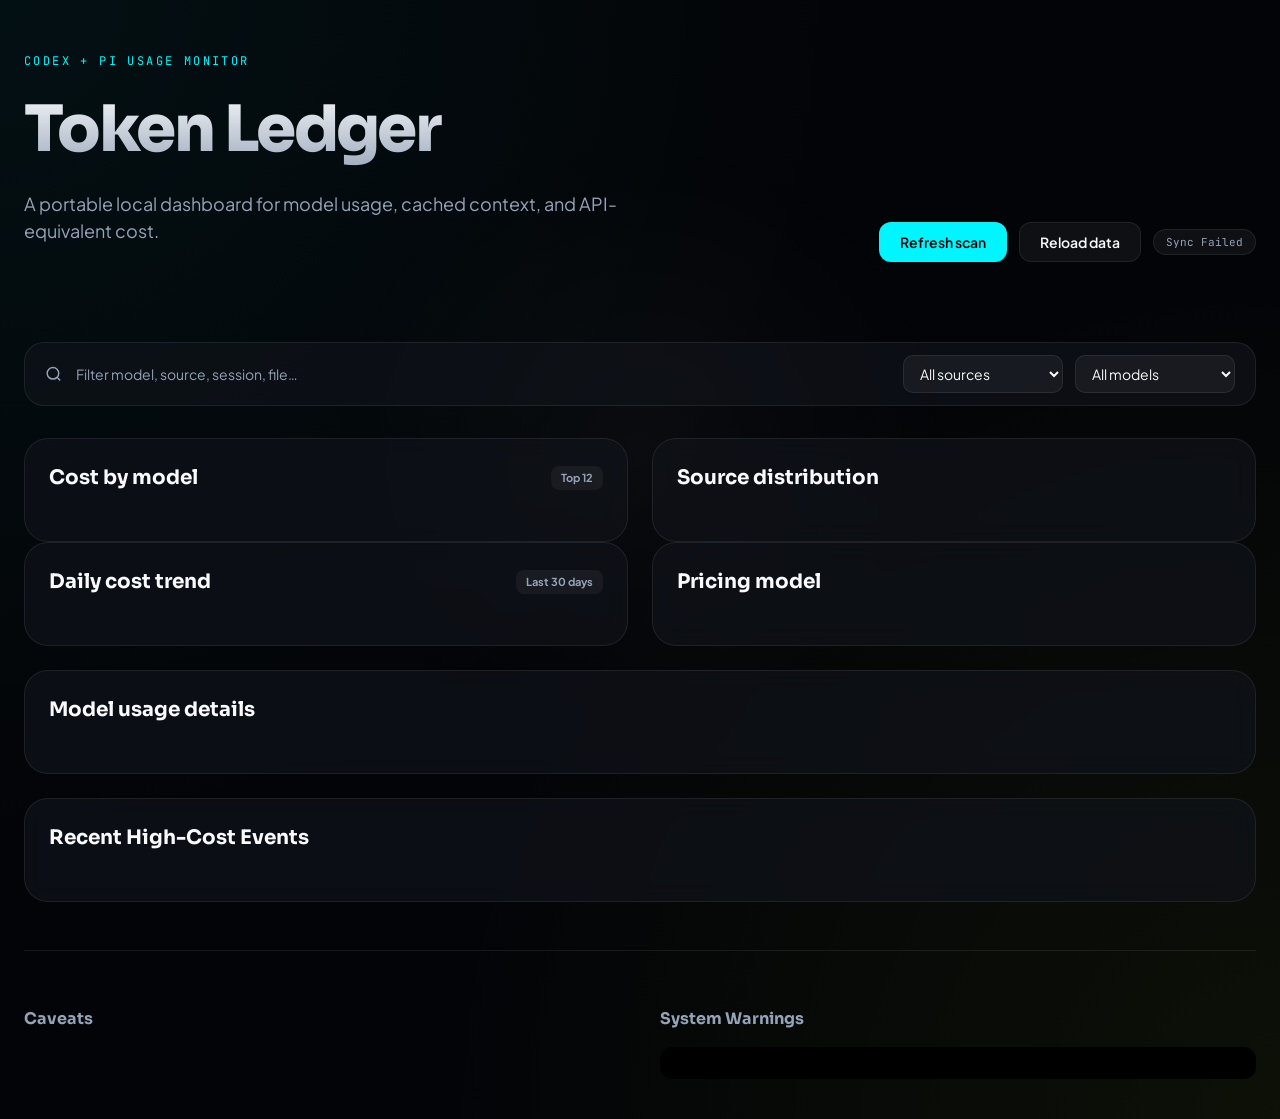
==== index.html @ c84326b2 "feat(dashboard): add Token Ledger for Codex and Pi usage tracking Add a portable local dashboard tha" ====
<!doctype html>
<html lang="en">
<head>
  <meta charset="utf-8" />
  <meta name="viewport" content="width=device-width, initial-scale=1" />
  <title>Token Ledger</title>
  <link rel="stylesheet" href="assets/app.css" />
</head>
<body class="dark-mode">
  <div class="bg-glow"></div>
  <main class="shell">
    <header class="hero">
      <div class="brand">
        <p class="eyebrow">Codex + Pi usage monitor</p>
        <h1>Token Ledger</h1>
        <p class="sub">A portable local dashboard for model usage, cached context, and API-equivalent cost.</p>
      </div>
      <div class="actions">
        <button id="refreshBtn" class="primary">Refresh scan</button>
        <button id="reloadBtn" class="ghost">Reload data</button>
        <div id="status" class="status-pill">loading…</div>
      </div>
    </header>

    <section class="stat-grid" id="cards"></section>

    <section class="controls-panel">
      <div class="search-wrap">
        <svg viewBox="0 0 24 24" fill="none" stroke="currentColor" stroke-width="2"><circle cx="11" cy="11" r="8"></circle><line x1="21" y1="21" x2="16.65" y2="16.65"></line></svg>
        <input id="search" placeholder="Filter model, source, session, file…" />
      </div>
      <div class="filter-group">
        <select id="sourceFilter"><option value="all">All sources</option></select>
        <select id="modelFilter"><option value="all">All models</option></select>
      </div>
    </section>

    <div class="main-grid">
      <section class="chart-section">
        <article class="viz-card">
          <div class="card-header">
            <h2>Cost by model</h2>
            <span class="badge">Top 12</span>
          </div>
          <div id="modelBars" class="bars-container"></div>
        </article>

        <article class="viz-card">
          <div class="card-header">
            <h2>Daily cost trend</h2>
            <span class="badge">Last 30 days</span>
          </div>
          <div id="dayBars" class="bars-container compact"></div>
        </article>
      </section>

      <section class="table-section">
        <article class="viz-card">
          <div class="card-header"><h2>Source distribution</h2></div>
          <div id="sourceTable" class="table-wrap"></div>
        </article>
        
        <article class="viz-card">
          <div class="card-header"><h2>Pricing model</h2></div>
          <div id="priceTable" class="table-wrap"></div>
        </article>
      </section>
    </div>

    <section class="viz-card full-width">
      <div class="card-header"><h2>Model usage details</h2></div>
      <div id="modelTable" class="table-wrap"></div>
    </section>

    <section class="viz-card full-width">
      <div class="card-header"><h2>Recent High-Cost Events</h2></div>
      <div id="eventTable" class="table-wrap"></div>
    </section>

    <footer class="system-meta">
      <div class="meta-section">
        <h3>Caveats</h3>
        <ul id="caveats" class="caveat-list"></ul>
      </div>
      <div class="meta-section">
        <h3>System Warnings</h3>
        <pre id="warnings" class="warnings-log"></pre>
      </div>
    </footer>
  </main>
  <script src="assets/app.js"></script>
</body>
</html>
---- assets/app.css ----
@import url('https://fonts.googleapis.com/css2?family=Plus+Jakarta+Sans:wght@400;500;600;700&family=Sora:wght@600;700;800&family=JetBrains+Mono:wght@400;500&display=swap');

:root {
  --bg: #030407;
  --card: rgba(17, 19, 26, 0.7);
  --card-border: rgba(255, 255, 255, 0.08);
  --fg: #f8fafc;
  --muted: #94a3b8;
  --accent: #00f5ff;
  --accent-glow: rgba(0, 245, 255, 0.15);
  --secondary: #ccff00;
  --cost: #ff2d55;
  --row-hover: rgba(255, 255, 255, 0.03);
  --font-display: 'Sora', sans-serif;
  --font-ui: 'Plus Jakarta Sans', sans-serif;
  --font-mono: 'JetBrains Mono', monospace;
}

* {
  box-sizing: border-box;
  -webkit-font-smoothing: antialiased;
}

body {
  margin: 0;
  background-color: var(--bg);
  color: var(--fg);
  font-family: var(--font-ui);
  line-height: 1.5;
  overflow-x: hidden;
}

.dark-mode {
  background-image: 
    radial-gradient(circle at 0% 0%, rgba(0, 245, 255, 0.05) 0%, transparent 50%),
    radial-gradient(circle at 100% 100%, rgba(204, 255, 0, 0.05) 0%, transparent 50%);
  min-height: 100vh;
}

.bg-glow {
  position: fixed;
  top: 0;
  left: 0;
  width: 100%;
  height: 100%;
  pointer-events: none;
  background: radial-gradient(800px circle at var(--x, 50%) var(--y, 50%), rgba(255,255,255,0.03), transparent 40%);
  z-index: -1;
}

.shell {
  max-width: 1400px;
  margin: 0 auto;
  padding: 40px 24px;
}

/* Header & Hero */
.hero {
  display: flex;
  justify-content: space-between;
  align-items: flex-end;
  margin-bottom: 48px;
  gap: 32px;
}

.eyebrow {
  font-family: var(--font-mono);
  font-size: 12px;
  text-transform: uppercase;
  letter-spacing: 0.2em;
  color: var(--accent);
  margin-bottom: 12px;
}

h1 {
  font-family: var(--font-display);
  font-size: 64px;
  font-weight: 800;
  margin: 0;
  letter-spacing: -0.04em;
  background: linear-gradient(to bottom, #fff, #94a3b8);
  -webkit-background-clip: text;
  -webkit-text-fill-color: transparent;
}

.sub {
  color: var(--muted);
  font-size: 18px;
  max-width: 600px;
  margin-top: 12px;
}

.actions {
  display: flex;
  align-items: center;
  gap: 12px;
}

button {
  font-family: var(--font-ui);
  font-weight: 600;
  font-size: 14px;
  padding: 10px 20px;
  border-radius: 12px;
  cursor: pointer;
  transition: all 0.2s cubic-bezier(0.4, 0, 0.2, 1);
  border: 1px solid transparent;
}

button.primary {
  background: var(--accent);
  color: #000;
}

button.primary:hover {
  transform: translateY(-2px);
  box-shadow: 0 8px 20px var(--accent-glow);
}

button.ghost {
  background: rgba(255, 255, 255, 0.05);
  color: var(--fg);
  border-color: var(--card-border);
}

button.ghost:hover {
  background: rgba(255, 255, 255, 0.1);
  border-color: rgba(255, 255, 255, 0.2);
}

.status-pill {
  font-family: var(--font-mono);
  font-size: 11px;
  padding: 4px 12px;
  background: rgba(255, 255, 255, 0.05);
  border: 1px solid var(--card-border);
  border-radius: 20px;
  color: var(--muted);
}

/* Stats Grid */
.stat-grid {
  display: grid;
  grid-template-columns: repeat(auto-fit, minmax(240px, 1fr));
  gap: 20px;
  margin-bottom: 32px;
}

.stat-card {
  background: var(--card);
  border: 1px solid var(--card-border);
  border-radius: 24px;
  padding: 24px;
  backdrop-filter: blur(12px);
  transition: border-color 0.3s ease;
}

.stat-card:hover {
  border-color: rgba(255, 255, 255, 0.15);
}

.stat-label {
  font-size: 13px;
  font-weight: 600;
  color: var(--muted);
  text-transform: uppercase;
  letter-spacing: 0.05em;
  margin-bottom: 8px;
}

.stat-value {
  font-family: var(--font-display);
  font-size: 32px;
  font-weight: 700;
  color: var(--fg);
  letter-spacing: -0.02em;
}

.stat-hint {
  font-size: 12px;
  color: var(--muted);
  margin-top: 4px;
}

/* Controls */
.controls-panel {
  display: flex;
  justify-content: space-between;
  align-items: center;
  background: var(--card);
  border: 1px solid var(--card-border);
  border-radius: 20px;
  padding: 12px 20px;
  margin-bottom: 32px;
  gap: 20px;
}

.search-wrap {
  display: flex;
  align-items: center;
  gap: 12px;
  flex: 1;
}

.search-wrap svg {
  width: 18px;
  height: 18px;
  color: var(--muted);
}

input, select {
  background: transparent;
  border: none;
  color: var(--fg);
  font-family: var(--font-ui);
  font-size: 14px;
  width: 100%;
  outline: none;
}

input::placeholder {
  color: var(--muted);
}

.filter-group {
  display: flex;
  gap: 12px;
}

select {
  background: rgba(255, 255, 255, 0.05);
  border: 1px solid var(--card-border);
  border-radius: 10px;
  padding: 8px 12px;
  min-width: 160px;
  cursor: pointer;
}

/* Viz Cards */
.main-grid {
  display: grid;
  grid-template-columns: 1fr 1fr;
  gap: 24px;
  margin-bottom: 24px;
}

.viz-card {
  background: var(--card);
  border: 1px solid var(--card-border);
  border-radius: 24px;
  padding: 24px;
  backdrop-filter: blur(12px);
}

.card-header {
  display: flex;
  justify-content: space-between;
  align-items: center;
  margin-bottom: 24px;
}

.card-header h2 {
  font-family: var(--font-display);
  font-size: 20px;
  font-weight: 700;
  margin: 0;
}

.badge {
  font-size: 11px;
  font-weight: 700;
  padding: 4px 10px;
  background: rgba(255, 255, 255, 0.05);
  border-radius: 8px;
  color: var(--muted);
}

/* Bars */
.bars-container {
  display: flex;
  flex-direction: column;
  gap: 16px;
}

.bar-row {
  display: grid;
  grid-template-columns: 140px 1fr 100px;
  align-items: center;
  gap: 16px;
}

.bar-key {
  font-family: var(--font-mono);
  font-size: 13px;
  color: var(--muted);
  overflow: hidden;
  text-overflow: ellipsis;
  white-space: nowrap;
}

.bar-track {
  height: 8px;
  background: rgba(255, 255, 255, 0.05);
  border-radius: 4px;
  overflow: hidden;
}

.bar-fill {
  height: 100%;
  background: linear-gradient(90deg, var(--accent), var(--secondary));
  border-radius: 4px;
  transition: width 1s cubic-bezier(0.4, 0, 0.2, 1);
}

.bar-value {
  font-family: var(--font-mono);
  font-size: 14px;
  font-weight: 600;
  text-align: right;
  color: var(--cost);
}

/* Tables */
.table-wrap {
  overflow-x: auto;
}

table {
  width: 100%;
  border-collapse: collapse;
  font-size: 13px;
}

th {
  text-align: left;
  padding: 12px;
  color: var(--muted);
  font-weight: 600;
  border-bottom: 1px solid var(--card-border);
  text-transform: uppercase;
  letter-spacing: 0.05em;
  font-size: 11px;
}

td {
  padding: 12px;
  border-bottom: 1px solid rgba(255, 255, 255, 0.02);
}

tr:hover td {
  background: var(--row-hover);
}

code {
  font-family: var(--font-mono);
  color: var(--accent);
  background: rgba(0, 245, 255, 0.05);
  padding: 2px 6px;
  border-radius: 4px;
}

.pill {
  display: inline-block;
  padding: 2px 8px;
  background: rgba(255, 255, 255, 0.05);
  border: 1px solid var(--card-border);
  border-radius: 6px;
  font-size: 11px;
  font-weight: 600;
  color: var(--fg);
}

/* Footer & Meta */
.system-meta {
  display: grid;
  grid-template-columns: 1fr 1fr;
  gap: 40px;
  margin-top: 48px;
  padding-top: 40px;
  border-top: 1px solid var(--card-border);
}

.meta-section h3 {
  font-family: var(--font-display);
  font-size: 16px;
  margin-bottom: 16px;
  color: var(--muted);
}

.caveat-list {
  margin: 0;
  padding-left: 20px;
  color: var(--muted);
  font-size: 14px;
}

.warnings-log {
  background: #000;
  padding: 16px;
  border-radius: 12px;
  font-family: var(--font-mono);
  font-size: 12px;
  color: #fb7185;
  white-space: pre-wrap;
  margin: 0;
}

.full-width {
  grid-column: 1 / -1;
  margin-bottom: 24px;
}

@media (max-width: 1024px) {
  .main-grid {
    grid-template-columns: 1fr;
  }
  h1 {
    font-size: 48px;
  }
  .hero {
    flex-direction: column;
    align-items: flex-start;
  }
}
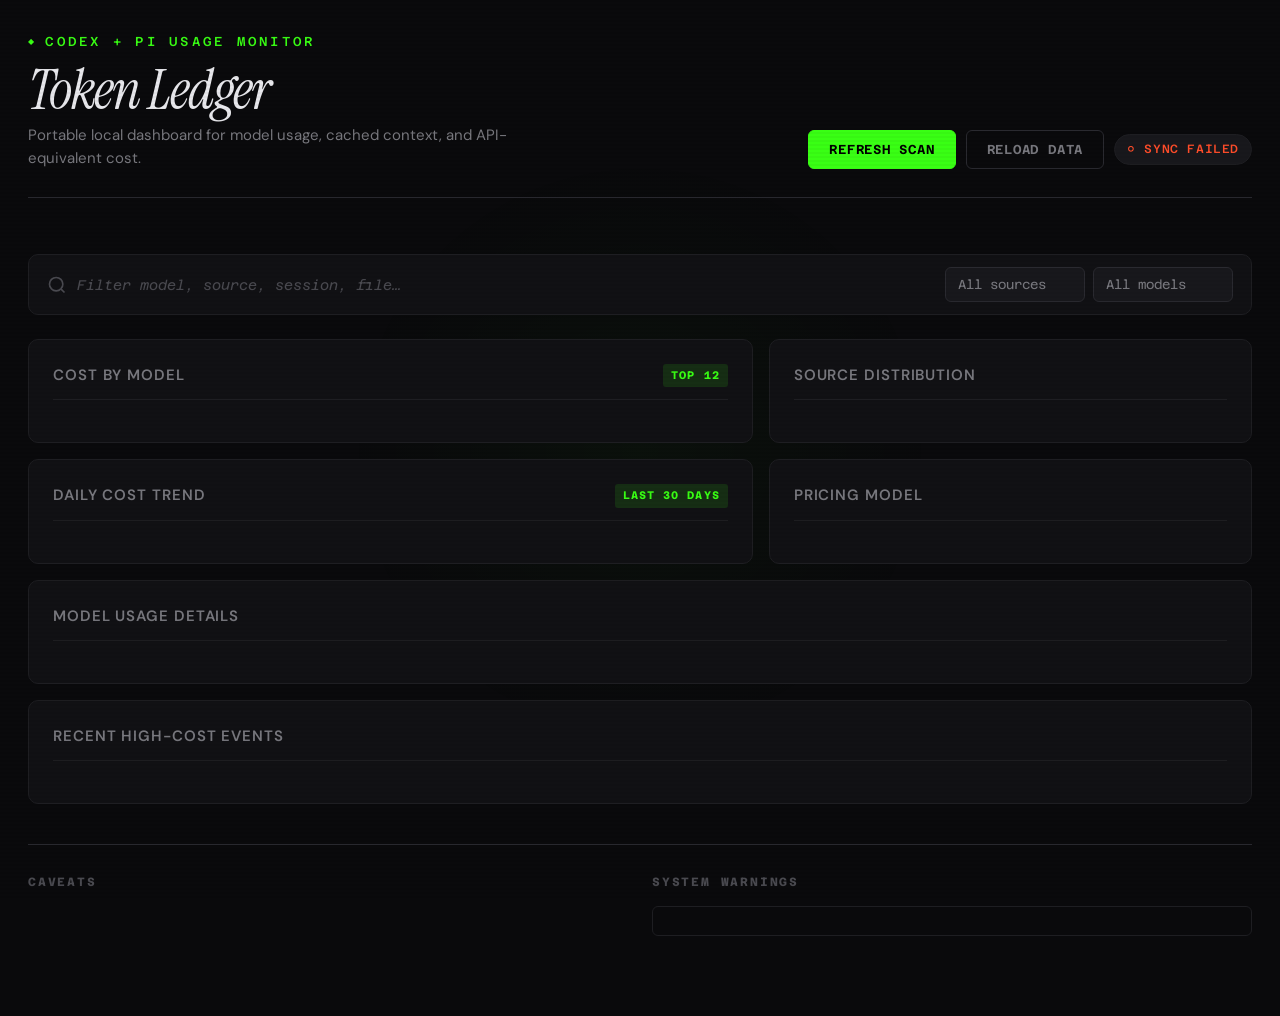
==== commit 9538364c: "fix(dashboard): correct day bar sorting to show most recent 30 days The bar chart was sorting ascend" ====
--- a/index.html
+++ b/index.html
@@ -3,17 +3,18 @@
 <head>
   <meta charset="utf-8" />
   <meta name="viewport" content="width=device-width, initial-scale=1" />
-  <title>Token Ledger</title>
+  <title>Token Ledger — Usage Monitor</title>
+  <meta name="description" content="Portable local dashboard for Codex and Pi model usage, cached context, and API-equivalent cost tracking." />
   <link rel="stylesheet" href="assets/app.css" />
 </head>
-<body class="dark-mode">
+<body>
   <div class="bg-glow"></div>
   <main class="shell">
     <header class="hero">
       <div class="brand">
         <p class="eyebrow">Codex + Pi usage monitor</p>
         <h1>Token Ledger</h1>
-        <p class="sub">A portable local dashboard for model usage, cached context, and API-equivalent cost.</p>
+        <p class="sub">Portable local dashboard for model usage, cached context, and API-equivalent cost.</p>
       </div>
       <div class="actions">
         <button id="refreshBtn" class="primary">Refresh scan</button>
@@ -88,6 +89,6 @@
       </div>
     </footer>
   </main>
-  <script src="assets/app.js"></script>
+  <script src="assets/app.js?v=latest-first"></script>
 </body>
 </html>
--- a/assets/app.css
+++ b/assets/app.css
@@ -1,424 +1,811 @@
-@import url('https://fonts.googleapis.com/css2?family=Plus+Jakarta+Sans:wght@400;500;600;700&family=Sora:wght@600;700;800&family=JetBrains+Mono:wght@400;500&display=swap');
-
+@import url('https://fonts.googleapis.com/css2?family=Azeret+Mono:wght@400;500;600;700&family=Instrument+Serif:ital@0;1&family=DM+Sans:opsz,wght@9..40,400;9..40,500;9..40,600;9..40,700&display=swap');
+
+/* ═══════════════════════════════════════════════
+   DESIGN TOKENS — Terminal Noir
+   ═══════════════════════════════════════════════ */
 :root {
-  --bg: #030407;
-  --card: rgba(17, 19, 26, 0.7);
-  --card-border: rgba(255, 255, 255, 0.08);
-  --fg: #f8fafc;
-  --muted: #94a3b8;
-  --accent: #00f5ff;
-  --accent-glow: rgba(0, 245, 255, 0.15);
-  --secondary: #ccff00;
-  --cost: #ff2d55;
-  --row-hover: rgba(255, 255, 255, 0.03);
-  --font-display: 'Sora', sans-serif;
-  --font-ui: 'Plus Jakarta Sans', sans-serif;
-  --font-mono: 'JetBrains Mono', monospace;
-}
-
-* {
-  box-sizing: border-box;
+  --bg: #0a0a0c;
+  --bg-raised: #111114;
+  --bg-surface: #18181c;
+  --bg-surface-hover: #1f1f24;
+  --border: #2a2a30;
+  --border-subtle: #1e1e22;
+  --fg: #e8e8ec;
+  --fg-muted: #78787e;
+  --fg-dim: #4a4a50;
+  --phosphor: #39ff14;
+  --phosphor-dim: rgba(57, 255, 20, 0.12);
+  --phosphor-glow: rgba(57, 255, 20, 0.25);
+  --ember: #ff4d2a;
+  --ember-dim: rgba(255, 77, 42, 0.12);
+  --gold: #ffc107;
+  --gold-dim: rgba(255, 193, 7, 0.1);
+  --ice: #00d4ff;
+  --ice-dim: rgba(0, 212, 255, 0.1);
+  --font-display: 'Instrument Serif', serif;
+  --font-body: 'DM Sans', sans-serif;
+  --font-mono: 'Azeret Mono', monospace;
+  --radius: 6px;
+  --radius-lg: 10px;
+  --shadow-card: 0 1px 3px rgba(0,0,0,0.5), 0 8px 24px rgba(0,0,0,0.3);
+  --shadow-glow: 0 0 40px rgba(57,255,20,0.06);
+}
+
+/* ═══════════════════════════════════════════════
+   RESET & GLOBAL
+   ═══════════════════════════════════════════════ */
+*, *::before, *::after { box-sizing: border-box; margin: 0; padding: 0; }
+
+html {
   -webkit-font-smoothing: antialiased;
+  -moz-osx-font-smoothing: grayscale;
+  text-rendering: optimizeLegibility;
+  scroll-behavior: smooth;
 }
 
 body {
-  margin: 0;
-  background-color: var(--bg);
+  background: var(--bg);
   color: var(--fg);
-  font-family: var(--font-ui);
-  line-height: 1.5;
+  font-family: var(--font-body);
+  font-size: 16px;
+  line-height: 1.55;
+  min-height: 100vh;
   overflow-x: hidden;
 }
 
-.dark-mode {
-  background-image: 
-    radial-gradient(circle at 0% 0%, rgba(0, 245, 255, 0.05) 0%, transparent 50%),
-    radial-gradient(circle at 100% 100%, rgba(204, 255, 0, 0.05) 0%, transparent 50%);
-  min-height: 100vh;
-}
-
+/* Scanline overlay — subtle CRT effect */
+body::before {
+  content: '';
+  position: fixed;
+  inset: 0;
+  background: repeating-linear-gradient(
+    0deg,
+    transparent,
+    transparent 2px,
+    rgba(0,0,0,0.03) 2px,
+    rgba(0,0,0,0.03) 4px
+  );
+  pointer-events: none;
+  z-index: 9999;
+}
+
+/* Ambient glow that follows cursor */
 .bg-glow {
   position: fixed;
+  inset: 0;
+  pointer-events: none;
+  background: radial-gradient(
+    600px circle at var(--x, 50%) var(--y, 50%),
+    rgba(57, 255, 20, 0.03),
+    transparent 50%
+  );
+  z-index: 0;
+}
+
+/* ═══════════════════════════════════════════════
+   SHELL
+   ═══════════════════════════════════════════════ */
+.shell {
+  position: relative;
+  z-index: 1;
+  max-width: 1480px;
+  margin: 0 auto;
+  padding: 32px 28px 80px;
+}
+
+/* ═══════════════════════════════════════════════
+   HEADER / HERO
+   ═══════════════════════════════════════════════ */
+.hero {
+  display: flex;
+  justify-content: space-between;
+  align-items: flex-end;
+  gap: 32px;
+  padding-bottom: 28px;
+  margin-bottom: 32px;
+  border-bottom: 1px solid var(--border);
+  animation: heroFade 0.8s ease-out both;
+}
+
+@keyframes heroFade {
+  from { opacity: 0; transform: translateY(-12px); }
+  to   { opacity: 1; transform: translateY(0); }
+}
+
+.brand {
+  flex: 1;
+}
+
+.eyebrow {
+  font-family: var(--font-mono);
+  font-size: 13px;
+  font-weight: 500;
+  text-transform: uppercase;
+  letter-spacing: 0.25em;
+  color: var(--phosphor);
+  margin-bottom: 10px;
+  display: flex;
+  align-items: center;
+  gap: 8px;
+}
+
+.eyebrow::before {
+  content: '◆';
+  font-size: 8px;
+  animation: blink 2s ease-in-out infinite;
+}
+
+@keyframes blink {
+  0%, 100% { opacity: 1; }
+  50% { opacity: 0.3; }
+}
+
+h1 {
+  font-family: var(--font-display);
+  font-size: 56px;
+  font-weight: 400;
+  font-style: italic;
+  letter-spacing: -0.02em;
+  line-height: 1;
+  color: var(--fg);
+  margin-bottom: 6px;
+}
+
+.sub {
+  font-size: 15px;
+  color: var(--fg-muted);
+  max-width: 540px;
+  line-height: 1.5;
+}
+
+.actions {
+  display: flex;
+  align-items: center;
+  gap: 10px;
+  flex-shrink: 0;
+}
+
+/* Buttons */
+button {
+  font-family: var(--font-mono);
+  font-size: 13px;
+  font-weight: 600;
+  padding: 11px 20px;
+  border-radius: var(--radius);
+  cursor: pointer;
+  border: 1px solid transparent;
+  transition: all 0.2s ease;
+  text-transform: uppercase;
+  letter-spacing: 0.06em;
+}
+
+button.primary {
+  background: var(--phosphor);
+  color: #000;
+  border-color: var(--phosphor);
+}
+
+button.primary:hover {
+  box-shadow: 0 0 20px var(--phosphor-glow), 0 2px 8px rgba(0,0,0,0.4);
+  transform: translateY(-1px);
+}
+
+button.primary:active {
+  transform: translateY(0);
+}
+
+button.ghost {
+  background: transparent;
+  color: var(--fg-muted);
+  border-color: var(--border);
+}
+
+button.ghost:hover {
+  color: var(--fg);
+  border-color: var(--fg-muted);
+  background: var(--bg-surface);
+}
+
+.status-pill {
+  font-family: var(--font-mono);
+  font-size: 12px;
+  font-weight: 500;
+  letter-spacing: 0.05em;
+  text-transform: uppercase;
+  padding: 5px 12px;
+  background: var(--bg-surface);
+  border: 1px solid var(--border-subtle);
+  border-radius: 100px;
+  color: var(--fg-dim);
+  white-space: nowrap;
+}
+
+/* ═══════════════════════════════════════════════
+   STAT CARDS
+   ═══════════════════════════════════════════════ */
+.stat-grid {
+  display: grid;
+  grid-template-columns: repeat(5, 1fr);
+  gap: 12px;
+  margin-bottom: 24px;
+  animation: slideUp 0.6s ease-out 0.15s both;
+}
+
+@keyframes slideUp {
+  from { opacity: 0; transform: translateY(16px); }
+  to   { opacity: 1; transform: translateY(0); }
+}
+
+.stat-card {
+  background: var(--bg-raised);
+  border: 1px solid var(--border-subtle);
+  border-radius: var(--radius-lg);
+  padding: 18px 20px;
+  transition: all 0.25s ease;
+  position: relative;
+  overflow: hidden;
+}
+
+.stat-card::before {
+  content: '';
+  position: absolute;
   top: 0;
   left: 0;
-  width: 100%;
-  height: 100%;
-  pointer-events: none;
-  background: radial-gradient(800px circle at var(--x, 50%) var(--y, 50%), rgba(255,255,255,0.03), transparent 40%);
-  z-index: -1;
-}
-
-.shell {
-  max-width: 1400px;
-  margin: 0 auto;
-  padding: 40px 24px;
-}
-
-/* Header & Hero */
-.hero {
-  display: flex;
-  justify-content: space-between;
-  align-items: flex-end;
-  margin-bottom: 48px;
-  gap: 32px;
-}
-
-.eyebrow {
+  right: 0;
+  height: 2px;
+  background: linear-gradient(90deg, var(--phosphor), transparent);
+  opacity: 0;
+  transition: opacity 0.3s ease;
+}
+
+.stat-card:hover {
+  border-color: var(--border);
+  background: var(--bg-surface);
+  box-shadow: var(--shadow-glow);
+}
+
+.stat-card:hover::before {
+  opacity: 1;
+}
+
+.stat-label {
   font-family: var(--font-mono);
   font-size: 12px;
+  font-weight: 600;
   text-transform: uppercase;
-  letter-spacing: 0.2em;
-  color: var(--accent);
-  margin-bottom: 12px;
-}
-
-h1 {
+  letter-spacing: 0.12em;
+  color: var(--fg-dim);
+  margin-bottom: 8px;
+}
+
+.stat-value {
   font-family: var(--font-display);
-  font-size: 64px;
-  font-weight: 800;
-  margin: 0;
-  letter-spacing: -0.04em;
-  background: linear-gradient(to bottom, #fff, #94a3b8);
-  -webkit-background-clip: text;
-  -webkit-text-fill-color: transparent;
-}
-
-.sub {
-  color: var(--muted);
-  font-size: 18px;
-  max-width: 600px;
-  margin-top: 12px;
-}
-
-.actions {
+  font-size: 34px;
+  font-weight: 400;
+  font-style: italic;
+  color: var(--fg);
+  line-height: 1.1;
+  letter-spacing: -0.02em;
+}
+
+.stat-hint {
+  font-family: var(--font-mono);
+  font-size: 12px;
+  color: var(--fg-dim);
+  margin-top: 6px;
+  letter-spacing: 0.02em;
+}
+
+/* ═══════════════════════════════════════════════
+   CONTROLS / FILTER BAR
+   ═══════════════════════════════════════════════ */
+.controls-panel {
   display: flex;
   align-items: center;
   gap: 12px;
-}
-
-button {
-  font-family: var(--font-ui);
-  font-weight: 600;
-  font-size: 14px;
-  padding: 10px 20px;
-  border-radius: 12px;
-  cursor: pointer;
-  transition: all 0.2s cubic-bezier(0.4, 0, 0.2, 1);
-  border: 1px solid transparent;
-}
-
-button.primary {
-  background: var(--accent);
-  color: #000;
-}
-
-button.primary:hover {
-  transform: translateY(-2px);
-  box-shadow: 0 8px 20px var(--accent-glow);
-}
-
-button.ghost {
-  background: rgba(255, 255, 255, 0.05);
-  color: var(--fg);
-  border-color: var(--card-border);
-}
-
-button.ghost:hover {
-  background: rgba(255, 255, 255, 0.1);
-  border-color: rgba(255, 255, 255, 0.2);
-}
-
-.status-pill {
-  font-family: var(--font-mono);
-  font-size: 11px;
-  padding: 4px 12px;
-  background: rgba(255, 255, 255, 0.05);
-  border: 1px solid var(--card-border);
-  border-radius: 20px;
-  color: var(--muted);
-}
-
-/* Stats Grid */
-.stat-grid {
-  display: grid;
-  grid-template-columns: repeat(auto-fit, minmax(240px, 1fr));
-  gap: 20px;
-  margin-bottom: 32px;
-}
-
-.stat-card {
-  background: var(--card);
-  border: 1px solid var(--card-border);
-  border-radius: 24px;
-  padding: 24px;
-  backdrop-filter: blur(12px);
-  transition: border-color 0.3s ease;
-}
-
-.stat-card:hover {
-  border-color: rgba(255, 255, 255, 0.15);
-}
-
-.stat-label {
-  font-size: 13px;
-  font-weight: 600;
-  color: var(--muted);
-  text-transform: uppercase;
-  letter-spacing: 0.05em;
-  margin-bottom: 8px;
-}
-
-.stat-value {
-  font-family: var(--font-display);
-  font-size: 32px;
-  font-weight: 700;
-  color: var(--fg);
-  letter-spacing: -0.02em;
-}
-
-.stat-hint {
-  font-size: 12px;
-  color: var(--muted);
-  margin-top: 4px;
-}
-
-/* Controls */
-.controls-panel {
-  display: flex;
-  justify-content: space-between;
+  background: var(--bg-raised);
+  border: 1px solid var(--border-subtle);
+  border-radius: var(--radius-lg);
+  padding: 12px 18px;
+  margin-bottom: 24px;
+  animation: slideUp 0.6s ease-out 0.25s both;
+}
+
+.search-wrap {
+  display: flex;
   align-items: center;
-  background: var(--card);
-  border: 1px solid var(--card-border);
-  border-radius: 20px;
-  padding: 12px 20px;
-  margin-bottom: 32px;
-  gap: 20px;
-}
-
-.search-wrap {
-  display: flex;
-  align-items: center;
-  gap: 12px;
+  gap: 10px;
   flex: 1;
+  min-width: 0;
 }
 
 .search-wrap svg {
-  width: 18px;
-  height: 18px;
-  color: var(--muted);
+  width: 20px;
+  height: 20px;
+  color: var(--fg-dim);
+  flex-shrink: 0;
 }
 
 input, select {
   background: transparent;
   border: none;
   color: var(--fg);
-  font-family: var(--font-ui);
+  font-family: var(--font-mono);
   font-size: 14px;
+  outline: none;
   width: 100%;
+}
+
+input::placeholder {
+  color: var(--fg-dim);
+  font-style: italic;
+}
+
+.filter-group {
+  display: flex;
+  gap: 8px;
+  flex-shrink: 0;
+}
+
+select {
+  background: var(--bg-surface);
+  border: 1px solid var(--border);
+  border-radius: var(--radius);
+  padding: 9px 12px;
+  min-width: 140px;
+  cursor: pointer;
+  font-size: 13px;
+  color: var(--fg-muted);
+  transition: border-color 0.2s;
+  -webkit-appearance: none;
+  -moz-appearance: none;
+  appearance: none;
+}
+
+select:hover {
+  border-color: var(--fg-dim);
+}
+
+select:focus {
+  border-color: var(--phosphor);
   outline: none;
 }
 
-input::placeholder {
-  color: var(--muted);
-}
-
-.filter-group {
-  display: flex;
+/* ═══════════════════════════════════════════════
+   VIZ CARDS
+   ═══════════════════════════════════════════════ */
+.main-grid {
+  display: grid;
+  grid-template-columns: 1.2fr 0.8fr;
+  gap: 16px;
+  margin-bottom: 16px;
+  animation: slideUp 0.6s ease-out 0.35s both;
+}
+
+.viz-card {
+  background: var(--bg-raised);
+  border: 1px solid var(--border-subtle);
+  border-radius: var(--radius-lg);
+  padding: 24px;
+  transition: border-color 0.25s;
+}
+
+.viz-card:hover {
+  border-color: var(--border);
+}
+
+.card-header {
+  display: flex;
+  justify-content: space-between;
+  align-items: center;
+  margin-bottom: 18px;
+  padding-bottom: 12px;
+  border-bottom: 1px solid var(--border-subtle);
+}
+
+.card-header h2 {
+  font-family: var(--font-body);
+  font-size: 15px;
+  font-weight: 600;
+  text-transform: uppercase;
+  letter-spacing: 0.06em;
+  color: var(--fg-muted);
+  margin: 0;
+}
+
+.badge {
+  font-family: var(--font-mono);
+  font-size: 11px;
+  font-weight: 700;
+  text-transform: uppercase;
+  letter-spacing: 0.1em;
+  padding: 3px 8px;
+  background: var(--phosphor-dim);
+  color: var(--phosphor);
+  border-radius: 3px;
+}
+
+/* ═══════════════════════════════════════════════
+   BAR CHARTS
+   ═══════════════════════════════════════════════ */
+.bars-container {
+  display: flex;
+  flex-direction: column;
+  gap: 8px;
+}
+
+.bar-row {
+  display: grid;
+  grid-template-columns: 150px 1fr 100px;
+  align-items: center;
   gap: 12px;
-}
-
-select {
-  background: rgba(255, 255, 255, 0.05);
-  border: 1px solid var(--card-border);
-  border-radius: 10px;
-  padding: 8px 12px;
-  min-width: 160px;
+  padding: 4px 0;
+  transition: background 0.15s;
+  border-radius: 3px;
+}
+
+.bar-row:hover {
+  background: rgba(57,255,20,0.02);
+}
+
+.bar-key {
+  font-family: var(--font-mono);
+  font-size: 13px;
+  color: var(--fg-muted);
+  overflow: hidden;
+  text-overflow: ellipsis;
+  white-space: nowrap;
+}
+
+.bar-track {
+  height: 6px;
+  background: var(--bg-surface);
+  border-radius: 2px;
+  overflow: hidden;
+  position: relative;
+}
+
+.bar-fill {
+  height: 100%;
+  border-radius: 2px;
+  background: var(--phosphor);
+  box-shadow: 0 0 8px var(--phosphor-dim);
+  transition: width 1.2s cubic-bezier(0.16, 1, 0.3, 1);
+}
+
+.bar-value {
+  font-family: var(--font-mono);
+  font-size: 14px;
+  font-weight: 600;
+  text-align: right;
+  color: var(--ember);
+}
+
+/* Compact variant for daily trend */
+.compact .bar-row {
+  grid-template-columns: 100px 1fr 90px;
+}
+
+.compact .bar-fill {
+  background: linear-gradient(90deg, var(--ice), var(--phosphor));
+}
+
+/* ═══════════════════════════════════════════════
+   DATA TABLES
+   ═══════════════════════════════════════════════ */
+.table-wrap {
+  overflow-x: auto;
+  -webkit-overflow-scrolling: touch;
+}
+
+.table-section {
+  display: flex;
+  flex-direction: column;
+  gap: 16px;
+}
+
+.chart-section {
+  display: flex;
+  flex-direction: column;
+  gap: 16px;
+}
+
+table {
+  width: 100%;
+  border-collapse: collapse;
+  font-size: 14px;
+}
+
+thead {
+  position: sticky;
+  top: 0;
+  z-index: 2;
+}
+
+th {
+  text-align: left;
+  padding: 10px 12px;
+  font-family: var(--font-mono);
+  font-size: 11px;
+  font-weight: 700;
+  text-transform: uppercase;
+  letter-spacing: 0.12em;
+  color: var(--fg-dim);
+  border-bottom: 1px solid var(--border);
+  background: var(--bg-raised);
+  white-space: nowrap;
   cursor: pointer;
-}
-
-/* Viz Cards */
-.main-grid {
+  user-select: none;
+  transition: color 0.15s;
+}
+
+th:hover {
+  color: var(--fg-muted);
+}
+
+th .sort-arrow {
+  margin-left: 4px;
+  font-size: 10px;
+  color: var(--phosphor);
+}
+
+td {
+  padding: 9px 12px;
+  border-bottom: 1px solid var(--border-subtle);
+  color: var(--fg-muted);
+  white-space: nowrap;
+  font-variant-numeric: tabular-nums;
+}
+
+tr {
+  transition: background 0.12s;
+}
+
+tbody tr:hover td {
+  background: var(--bg-surface-hover);
+  color: var(--fg);
+}
+
+code {
+  font-family: var(--font-mono);
+  font-size: 13px;
+  color: var(--phosphor);
+  background: var(--phosphor-dim);
+  padding: 2px 6px;
+  border-radius: 3px;
+  font-weight: 500;
+}
+
+.pill {
+  display: inline-block;
+  font-family: var(--font-mono);
+  font-size: 12px;
+  font-weight: 600;
+  text-transform: uppercase;
+  letter-spacing: 0.06em;
+  padding: 2px 8px;
+  background: var(--bg-surface);
+  border: 1px solid var(--border);
+  border-radius: 3px;
+  color: var(--fg-muted);
+}
+
+/* ═══════════════════════════════════════════════
+   FULL-WIDTH SECTIONS
+   ═══════════════════════════════════════════════ */
+.full-width {
+  margin-bottom: 16px;
+  animation: slideUp 0.6s ease-out 0.45s both;
+}
+
+.full-width .table-wrap {
+  max-height: 480px;
+  overflow-y: auto;
+}
+
+/* Custom scrollbar */
+.full-width .table-wrap::-webkit-scrollbar {
+  width: 4px;
+}
+
+.full-width .table-wrap::-webkit-scrollbar-track {
+  background: var(--bg-raised);
+}
+
+.full-width .table-wrap::-webkit-scrollbar-thumb {
+  background: var(--border);
+  border-radius: 2px;
+}
+
+.full-width .table-wrap::-webkit-scrollbar-thumb:hover {
+  background: var(--fg-dim);
+}
+
+/* ═══════════════════════════════════════════════
+   FOOTER / META
+   ═══════════════════════════════════════════════ */
+.system-meta {
   display: grid;
   grid-template-columns: 1fr 1fr;
   gap: 24px;
-  margin-bottom: 24px;
-}
-
-.viz-card {
-  background: var(--card);
-  border: 1px solid var(--card-border);
-  border-radius: 24px;
-  padding: 24px;
-  backdrop-filter: blur(12px);
-}
-
-.card-header {
-  display: flex;
-  justify-content: space-between;
-  align-items: center;
-  margin-bottom: 24px;
-}
-
-.card-header h2 {
-  font-family: var(--font-display);
-  font-size: 20px;
+  margin-top: 40px;
+  padding-top: 28px;
+  border-top: 1px solid var(--border);
+  animation: slideUp 0.6s ease-out 0.55s both;
+}
+
+.meta-section h3 {
+  font-family: var(--font-mono);
+  font-size: 12px;
   font-weight: 700;
-  margin: 0;
-}
-
-.badge {
-  font-size: 11px;
+  text-transform: uppercase;
+  letter-spacing: 0.15em;
+  color: var(--fg-dim);
+  margin-bottom: 14px;
+}
+
+.caveat-list {
+  list-style: none;
+  padding: 0;
+  font-size: 14px;
+  color: var(--fg-dim);
+  line-height: 1.7;
+}
+
+.caveat-list li {
+  padding-left: 16px;
+  position: relative;
+}
+
+.caveat-list li::before {
+  content: '›';
+  position: absolute;
+  left: 0;
+  color: var(--phosphor);
   font-weight: 700;
-  padding: 4px 10px;
-  background: rgba(255, 255, 255, 0.05);
-  border-radius: 8px;
-  color: var(--muted);
-}
-
-/* Bars */
-.bars-container {
-  display: flex;
-  flex-direction: column;
-  gap: 16px;
-}
-
-.bar-row {
-  display: grid;
-  grid-template-columns: 140px 1fr 100px;
-  align-items: center;
-  gap: 16px;
-}
-
-.bar-key {
+}
+
+.warnings-log {
+  background: var(--bg);
+  border: 1px solid var(--border-subtle);
+  padding: 14px;
+  border-radius: var(--radius);
   font-family: var(--font-mono);
   font-size: 13px;
-  color: var(--muted);
-  overflow: hidden;
-  text-overflow: ellipsis;
-  white-space: nowrap;
-}
-
-.bar-track {
-  height: 8px;
-  background: rgba(255, 255, 255, 0.05);
-  border-radius: 4px;
-  overflow: hidden;
-}
-
-.bar-fill {
-  height: 100%;
-  background: linear-gradient(90deg, var(--accent), var(--secondary));
-  border-radius: 4px;
-  transition: width 1s cubic-bezier(0.4, 0, 0.2, 1);
-}
-
-.bar-value {
-  font-family: var(--font-mono);
-  font-size: 14px;
-  font-weight: 600;
-  text-align: right;
-  color: var(--cost);
-}
-
-/* Tables */
-.table-wrap {
-  overflow-x: auto;
-}
-
-table {
-  width: 100%;
-  border-collapse: collapse;
-  font-size: 13px;
-}
-
-th {
-  text-align: left;
-  padding: 12px;
-  color: var(--muted);
-  font-weight: 600;
-  border-bottom: 1px solid var(--card-border);
-  text-transform: uppercase;
-  letter-spacing: 0.05em;
-  font-size: 11px;
-}
-
-td {
-  padding: 12px;
-  border-bottom: 1px solid rgba(255, 255, 255, 0.02);
-}
-
-tr:hover td {
-  background: var(--row-hover);
-}
-
-code {
-  font-family: var(--font-mono);
-  color: var(--accent);
-  background: rgba(0, 245, 255, 0.05);
-  padding: 2px 6px;
-  border-radius: 4px;
-}
-
-.pill {
-  display: inline-block;
-  padding: 2px 8px;
-  background: rgba(255, 255, 255, 0.05);
-  border: 1px solid var(--card-border);
-  border-radius: 6px;
-  font-size: 11px;
-  font-weight: 600;
-  color: var(--fg);
-}
-
-/* Footer & Meta */
-.system-meta {
-  display: grid;
-  grid-template-columns: 1fr 1fr;
-  gap: 40px;
-  margin-top: 48px;
-  padding-top: 40px;
-  border-top: 1px solid var(--card-border);
-}
-
-.meta-section h3 {
-  font-family: var(--font-display);
-  font-size: 16px;
-  margin-bottom: 16px;
-  color: var(--muted);
-}
-
-.caveat-list {
-  margin: 0;
-  padding-left: 20px;
-  color: var(--muted);
-  font-size: 14px;
-}
-
-.warnings-log {
-  background: #000;
-  padding: 16px;
-  border-radius: 12px;
-  font-family: var(--font-mono);
-  font-size: 12px;
-  color: #fb7185;
+  color: var(--ember);
   white-space: pre-wrap;
-  margin: 0;
-}
-
-.full-width {
-  grid-column: 1 / -1;
-  margin-bottom: 24px;
-}
-
-@media (max-width: 1024px) {
+  line-height: 1.6;
+  max-height: 200px;
+  overflow-y: auto;
+}
+
+/* ═══════════════════════════════════════════════
+   RESPONSIVE — TABLET
+   ═══════════════════════════════════════════════ */
+@media (max-width: 1100px) {
+  .stat-grid {
+    grid-template-columns: repeat(3, 1fr);
+  }
   .main-grid {
     grid-template-columns: 1fr;
   }
-  h1 {
-    font-size: 48px;
-  }
+}
+
+/* ═══════════════════════════════════════════════
+   RESPONSIVE — MOBILE
+   ═══════════════════════════════════════════════ */
+@media (max-width: 720px) {
+  .shell {
+    padding: 20px 14px 60px;
+  }
+
   .hero {
     flex-direction: column;
     align-items: flex-start;
-  }
-}
+    gap: 18px;
+  }
+
+  h1 {
+    font-size: 36px;
+  }
+
+  .sub {
+    font-size: 13px;
+  }
+
+  .actions {
+    width: 100%;
+    flex-wrap: wrap;
+  }
+
+  .actions button {
+    flex: 1;
+    min-width: 100px;
+  }
+
+  .stat-grid {
+    grid-template-columns: repeat(2, 1fr);
+    gap: 8px;
+  }
+
+  .stat-card {
+    padding: 14px 16px;
+  }
+
+  .stat-value {
+    font-size: 22px;
+  }
+
+  .stat-label {
+    font-size: 9px;
+  }
+
+  .controls-panel {
+    flex-direction: column;
+    gap: 8px;
+    padding: 12px;
+  }
+
+  .filter-group {
+    width: 100%;
+    flex-direction: column;
+  }
+
+  select {
+    width: 100%;
+    min-width: 0;
+  }
+
+  .bar-row {
+    grid-template-columns: 90px 1fr 70px;
+    gap: 8px;
+  }
+
+  .compact .bar-row {
+    grid-template-columns: 70px 1fr 60px;
+  }
+
+  .bar-key {
+    font-size: 10px;
+  }
+
+  .bar-value {
+    font-size: 11px;
+  }
+
+  .system-meta {
+    grid-template-columns: 1fr;
+    gap: 20px;
+  }
+
+  .card-header h2 {
+    font-size: 12px;
+  }
+
+  .full-width .table-wrap {
+    max-height: 320px;
+  }
+}
+
+@media (max-width: 420px) {
+  .stat-grid {
+    grid-template-columns: 1fr;
+  }
+
+  h1 {
+    font-size: 28px;
+  }
+
+  .bar-row {
+    grid-template-columns: 1fr 60px;
+  }
+
+  .bar-key {
+    grid-column: 1 / -1;
+    margin-bottom: -4px;
+  }
+
+  .compact .bar-row {
+    grid-template-columns: 1fr 50px;
+  }
+}
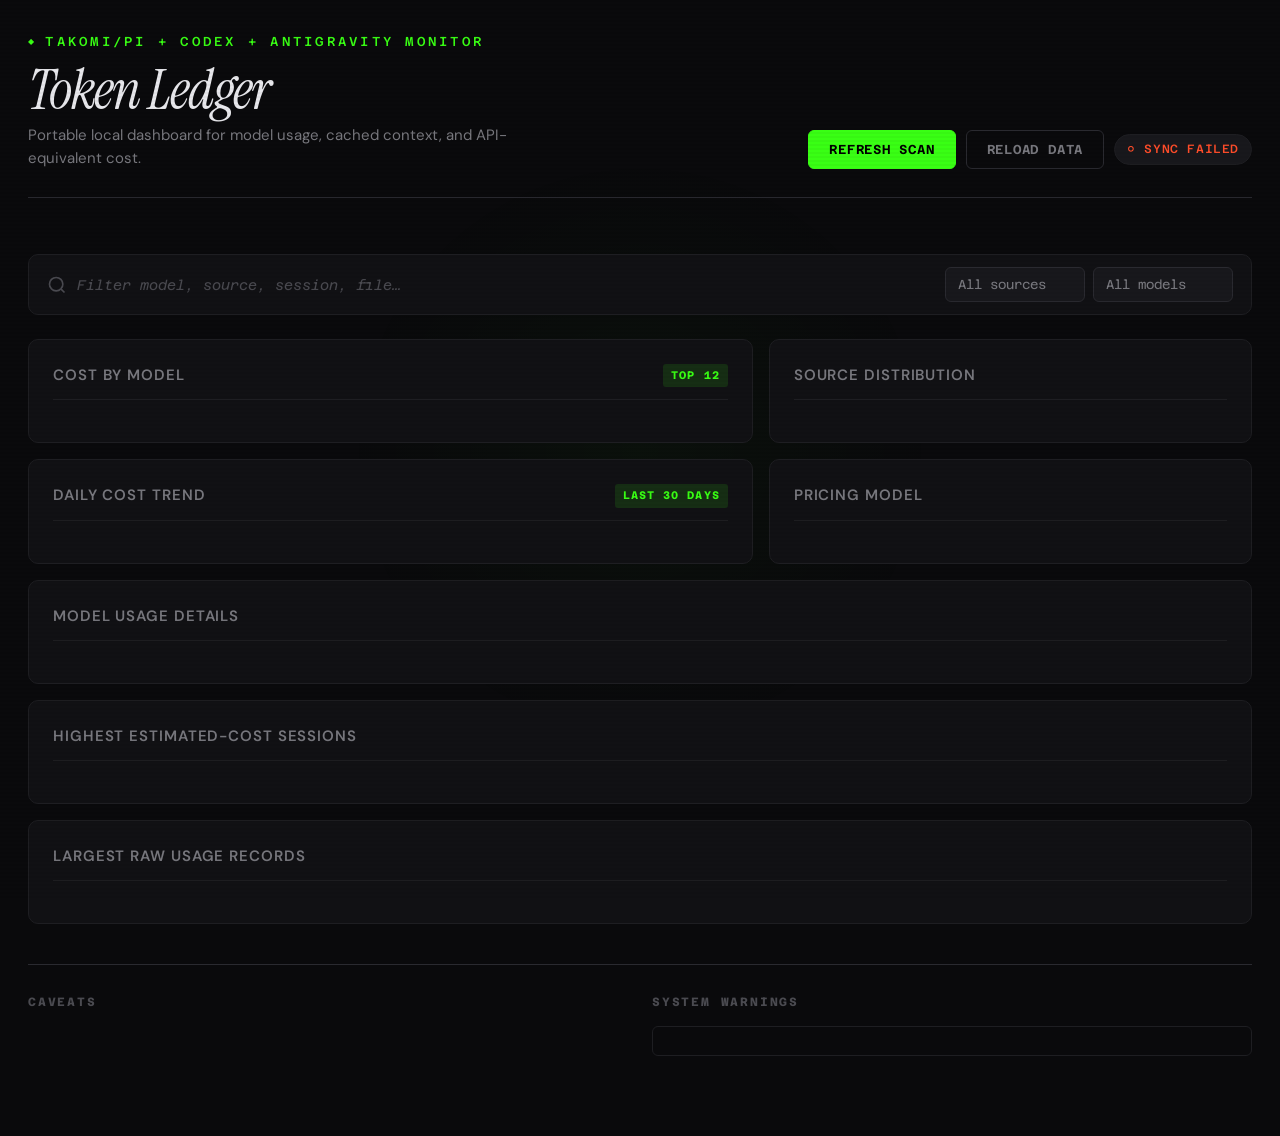
==== commit 7df8248d: "feat(dashboard): add support for Takomi/Pi, Codex, and Antigravity/Gemini providers - Add Gemini CLI" ====
--- a/index.html
+++ b/index.html
@@ -4,7 +4,7 @@
   <meta charset="utf-8" />
   <meta name="viewport" content="width=device-width, initial-scale=1" />
   <title>Token Ledger — Usage Monitor</title>
-  <meta name="description" content="Portable local dashboard for Codex and Pi model usage, cached context, and API-equivalent cost tracking." />
+  <meta name="description" content="Portable local dashboard for Takomi/Pi, Codex, and Antigravity model usage, cached context, and API-equivalent cost tracking." />
   <link rel="stylesheet" href="assets/app.css" />
 </head>
 <body>
@@ -12,7 +12,7 @@
   <main class="shell">
     <header class="hero">
       <div class="brand">
-        <p class="eyebrow">Codex + Pi usage monitor</p>
+        <p class="eyebrow">Takomi/Pi + Codex + Antigravity monitor</p>
         <h1>Token Ledger</h1>
         <p class="sub">Portable local dashboard for model usage, cached context, and API-equivalent cost.</p>
       </div>
@@ -74,7 +74,12 @@
     </section>
 
     <section class="viz-card full-width">
-      <div class="card-header"><h2>Recent High-Cost Events</h2></div>
+      <div class="card-header"><h2>Highest Estimated-Cost Sessions</h2></div>
+      <div id="sessionTable" class="table-wrap"></div>
+    </section>
+
+    <section class="viz-card full-width">
+      <div class="card-header"><h2>Largest Raw Usage Records</h2></div>
       <div id="eventTable" class="table-wrap"></div>
     </section>
 
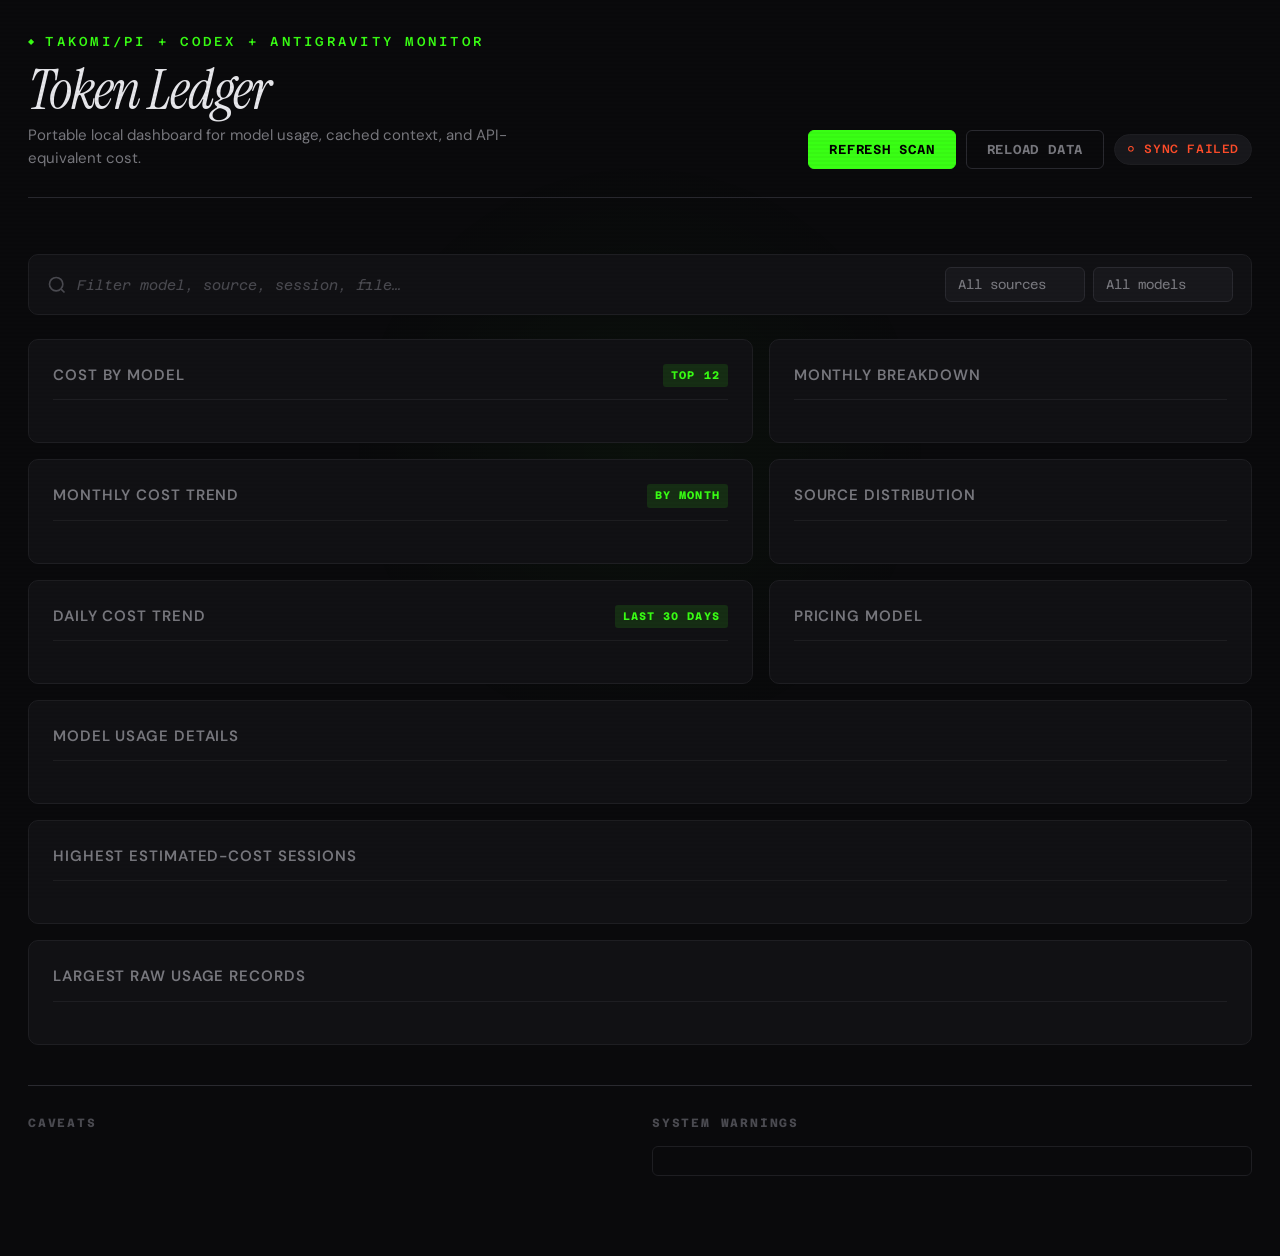
==== commit 2a6e605c: "feat(usage): add gpt-6-astra, gemini schedules, monthly aggregation, and configurable discounts" ====
--- a/index.html
+++ b/index.html
@@ -48,6 +48,14 @@
 
         <article class="viz-card">
           <div class="card-header">
+            <h2>Monthly cost trend</h2>
+            <span class="badge">By month</span>
+          </div>
+          <div id="monthBars" class="bars-container compact"></div>
+        </article>
+
+        <article class="viz-card">
+          <div class="card-header">
             <h2>Daily cost trend</h2>
             <span class="badge">Last 30 days</span>
           </div>
@@ -56,6 +64,11 @@
       </section>
 
       <section class="table-section">
+        <article class="viz-card">
+          <div class="card-header"><h2>Monthly breakdown</h2></div>
+          <div id="monthTable" class="table-wrap"></div>
+        </article>
+
         <article class="viz-card">
           <div class="card-header"><h2>Source distribution</h2></div>
           <div id="sourceTable" class="table-wrap"></div>
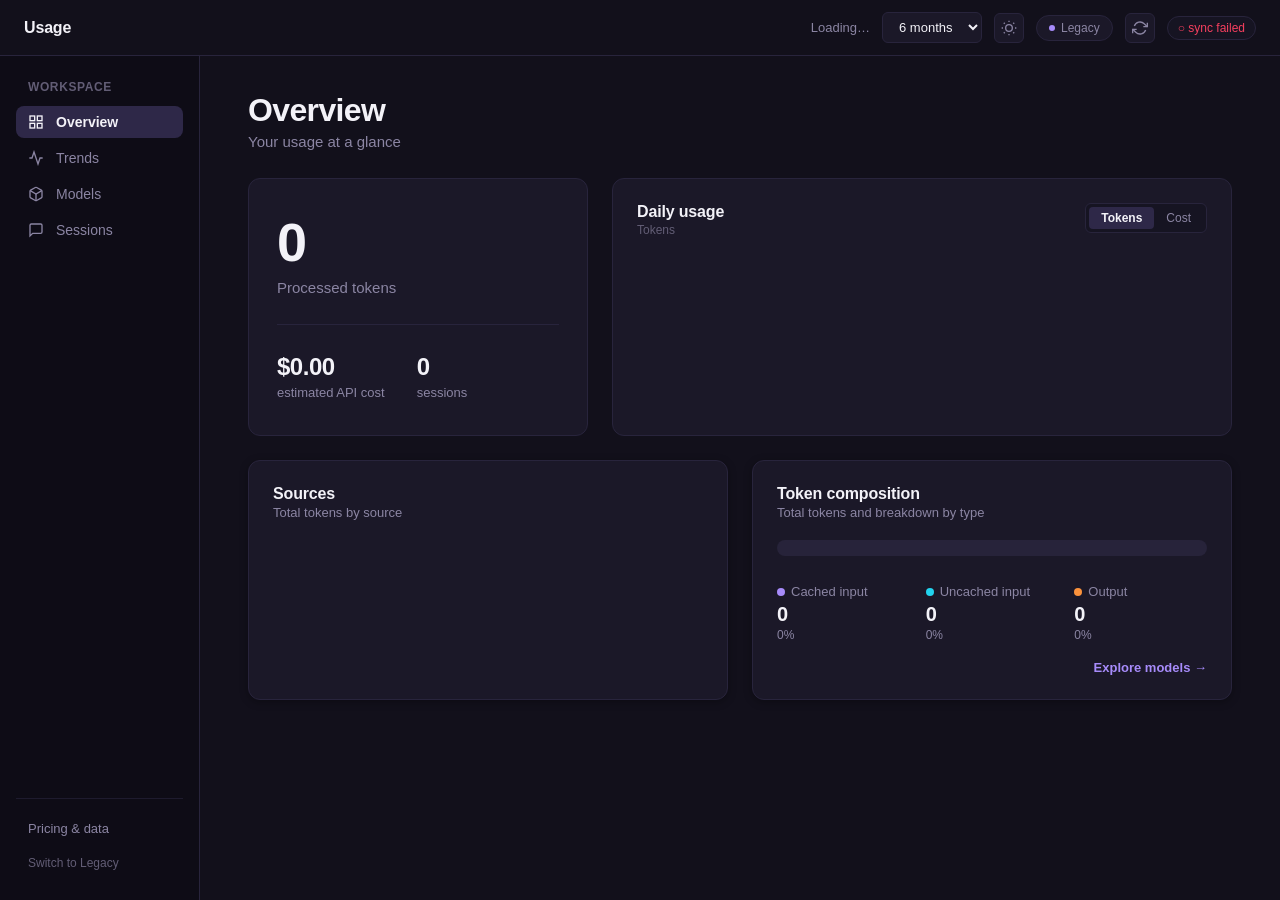
==== commit 463106ee: "feat(dashboard): add modern v4 dashboard, separate legacy route, and month chart demarcations" ====
--- a/index.html
+++ b/index.html
@@ -1,112 +1,374 @@
 <!doctype html>
-<html lang="en">
+<html lang="en" data-theme="dark">
 <head>
   <meta charset="utf-8" />
   <meta name="viewport" content="width=device-width, initial-scale=1" />
-  <title>Token Ledger — Usage Monitor</title>
-  <meta name="description" content="Portable local dashboard for Takomi/Pi, Codex, and Antigravity model usage, cached context, and API-equivalent cost tracking." />
+  <title>Usage — Token Ledger</title>
+  <meta name="description" content="Modern usage monitor for Takomi/Pi, Codex, and Antigravity model usage." />
   <link rel="stylesheet" href="assets/app.css" />
 </head>
-<body>
-  <div class="bg-glow"></div>
-  <main class="shell">
-    <header class="hero">
-      <div class="brand">
-        <p class="eyebrow">Takomi/Pi + Codex + Antigravity monitor</p>
-        <h1>Token Ledger</h1>
-        <p class="sub">Portable local dashboard for model usage, cached context, and API-equivalent cost.</p>
-      </div>
-      <div class="actions">
-        <button id="refreshBtn" class="primary">Refresh scan</button>
-        <button id="reloadBtn" class="ghost">Reload data</button>
-        <div id="status" class="status-pill">loading…</div>
-      </div>
-    </header>
-
-    <section class="stat-grid" id="cards"></section>
-
-    <section class="controls-panel">
-      <div class="search-wrap">
-        <svg viewBox="0 0 24 24" fill="none" stroke="currentColor" stroke-width="2"><circle cx="11" cy="11" r="8"></circle><line x1="21" y1="21" x2="16.65" y2="16.65"></line></svg>
-        <input id="search" placeholder="Filter model, source, session, file…" />
-      </div>
-      <div class="filter-group">
-        <select id="sourceFilter"><option value="all">All sources</option></select>
-        <select id="modelFilter"><option value="all">All models</option></select>
-      </div>
-    </section>
-
-    <div class="main-grid">
-      <section class="chart-section">
-        <article class="viz-card">
-          <div class="card-header">
-            <h2>Cost by model</h2>
-            <span class="badge">Top 12</span>
-          </div>
-          <div id="modelBars" class="bars-container"></div>
-        </article>
-
-        <article class="viz-card">
-          <div class="card-header">
-            <h2>Monthly cost trend</h2>
-            <span class="badge">By month</span>
-          </div>
-          <div id="monthBars" class="bars-container compact"></div>
-        </article>
-
-        <article class="viz-card">
-          <div class="card-header">
-            <h2>Daily cost trend</h2>
-            <span class="badge">Last 30 days</span>
-          </div>
-          <div id="dayBars" class="bars-container compact"></div>
-        </article>
+<body data-view="modern">
+  <!-- Top Navigation Header -->
+  <header class="app-header">
+    <div class="header-left">
+      <div class="brand-group">
+        <span class="brand-title">Usage</span>
+      </div>
+    </div>
+    <div class="header-right">
+      <div id="dateRangeBadge" class="date-range-badge">Loading…</div>
+      <div class="select-wrapper">
+        <select id="timeRangeSelect" aria-label="Select date range">
+          <option value="30d">30 days</option>
+          <option value="90d">90 days</option>
+          <option value="6m" selected>6 months</option>
+          <option value="1y">1 year</option>
+          <option value="all">All time</option>
+        </select>
+      </div>
+      <button id="themeToggleBtn" class="action-btn icon-only" title="Toggle dark/light mode" aria-label="Toggle theme">
+        <svg id="themeIconSun" class="icon" viewBox="0 0 24 24" fill="none" stroke="currentColor" stroke-width="2"><circle cx="12" cy="12" r="5"/><line x1="12" y1="1" x2="12" y2="3"/><line x1="12" y1="21" x2="12" y2="23"/><line x1="4.22" y1="4.22" x2="5.64" y2="5.64"/><line x1="18.36" y1="18.36" x2="19.78" y2="19.78"/><line x1="1" y1="12" x2="3" y2="12"/><line x1="21" y1="12" x2="23" y2="12"/><line x1="4.22" y1="19.78" x2="5.64" y2="18.36"/><line x1="18.36" y1="5.64" x2="19.78" y2="4.22"/></svg>
+        <svg id="themeIconMoon" class="icon" viewBox="0 0 24 24" fill="none" stroke="currentColor" stroke-width="2" style="display:none"><path d="M21 12.79A9 9 0 1 1 11.21 3 7 7 0 0 0 21 12.79z"/></svg>
+      </button>
+      <a href="/legacy" class="pill-btn" title="Switch to legacy view" style="text-decoration:none">
+        <span class="pill-indicator"></span>Legacy
+      </a>
+      <button id="refreshBtn" class="action-btn icon-only" title="Refresh scan from disk" aria-label="Refresh scan">
+        <svg class="icon" viewBox="0 0 24 24" fill="none" stroke="currentColor" stroke-width="2"><polyline points="23 4 23 10 17 10"/><polyline points="1 20 1 14 7 14"/><path d="M3.51 9a9 9 0 0 1 14.85-3.36L23 10M1 14l4.64 4.36A9 9 0 0 0 20.49 15"/></svg>
+      </button>
+      <div id="status" class="status-pill">● synced</div>
+    </div>
+  </header>
+
+  <!-- Modern Application Shell -->
+  <div id="modernApp" class="app-layout">
+    <!-- Sidebar -->
+    <aside class="app-sidebar">
+      <div class="sidebar-section">
+        <div class="sidebar-heading">Workspace</div>
+        <nav class="sidebar-nav">
+          <button class="nav-btn active" data-tab="overview">
+            <svg class="nav-icon" viewBox="0 0 24 24" fill="none" stroke="currentColor" stroke-width="2"><rect x="3" y="3" width="7" height="7"/><rect x="14" y="3" width="7" height="7"/><rect x="14" y="14" width="7" height="7"/><rect x="3" y="14" width="7" height="7"/></svg>
+            <span>Overview</span>
+          </button>
+          <button class="nav-btn" data-tab="trends">
+            <svg class="nav-icon" viewBox="0 0 24 24" fill="none" stroke="currentColor" stroke-width="2"><polyline points="22 12 18 12 15 21 9 3 6 12 2 12"/></svg>
+            <span>Trends</span>
+          </button>
+          <button class="nav-btn" data-tab="models">
+            <svg class="nav-icon" viewBox="0 0 24 24" fill="none" stroke="currentColor" stroke-width="2"><path d="M21 16V8a2 2 0 0 0-1-1.73l-7-4a2 2 0 0 0-2 0l-7 4A2 2 0 0 0 3 8v8a2 2 0 0 0 1 1.73l7 4a2 2 0 0 0 2 0l7-4A2 2 0 0 0 21 16z"/><polyline points="3.27 6.96 12 12.01 20.73 6.96"/><line x1="12" y1="22.08" x2="12" y2="12"/></svg>
+            <span>Models</span>
+          </button>
+          <button class="nav-btn" data-tab="sessions">
+            <svg class="nav-icon" viewBox="0 0 24 24" fill="none" stroke="currentColor" stroke-width="2"><path d="M21 15a2 2 0 0 1-2 2H7l-4 4V5a2 2 0 0 1 2-2h14a2 2 0 0 1 2 2z"/></svg>
+            <span>Sessions</span>
+          </button>
+        </nav>
+      </div>
+
+      <div class="sidebar-footer">
+        <button id="openPricingBtn" class="sidebar-link-btn">Pricing &amp; data</button>
+        <a href="/legacy" class="sidebar-link-btn text-muted" style="text-decoration:none">Switch to Legacy</a>
+      </div>
+    </aside>
+
+    <!-- Main Workspace Area -->
+    <main class="app-main">
+      <!-- 1. OVERVIEW TAB -->
+      <section id="pane-overview" class="view-pane active">
+        <div class="pane-header">
+          <h1 class="pane-title">Overview</h1>
+          <p class="pane-subtitle">Your usage at a glance</p>
+        </div>
+
+        <!-- Top Hero Grid: Big Metric on Left + Daily Usage Chart on Right -->
+        <div class="overview-hero-grid">
+          <div class="kpi-hero-card">
+            <div class="hero-val" id="ovProcessedTokens">0</div>
+            <div class="hero-label">Processed tokens</div>
+            <div class="hero-divider"></div>
+            <div class="hero-submetrics">
+              <div class="submetric-col">
+                <div class="submetric-val" id="ovApiCost">$0.00</div>
+                <div class="submetric-label">estimated API cost</div>
+                <div id="ovSavingsTag" class="savings-tag" style="display:none"></div>
+              </div>
+              <div class="submetric-col">
+                <div class="submetric-val" id="ovSessionCount">0</div>
+                <div class="submetric-label">sessions</div>
+              </div>
+            </div>
+          </div>
+
+          <div class="chart-hero-card">
+            <div class="card-header-row">
+              <div class="card-title-group">
+                <h3 class="card-title">Daily usage</h3>
+                <span class="card-unit" id="ovDailyChartUnit">Tokens</span>
+              </div>
+              <div class="toggle-pill-group" id="ovDailyMetricToggle">
+                <button class="toggle-pill active" data-metric="tokens">Tokens</button>
+                <button class="toggle-pill" data-metric="cost">Cost</button>
+              </div>
+            </div>
+            <div class="chart-box" id="ovDailyChartWrap">
+              <svg id="ovDailySvg" class="svg-chart" preserveAspectRatio="none"></svg>
+              <div id="ovDailyTooltip" class="chart-tooltip"></div>
+            </div>
+          </div>
+        </div>
+
+        <!-- Bottom Row: Sources on Left + Token Composition on Right -->
+        <div class="overview-bottom-grid">
+          <div class="surface-card">
+            <div class="card-header-row">
+              <div class="card-title-group">
+                <h3 class="card-title">Sources</h3>
+                <p class="card-subtitle">Total tokens by source</p>
+              </div>
+            </div>
+            <div class="source-bars-list" id="ovSourcesList">
+              <!-- Dynamically populated -->
+            </div>
+          </div>
+
+          <div class="surface-card">
+            <div class="card-header-row">
+              <div class="card-title-group">
+                <h3 class="card-title">Token composition</h3>
+                <p class="card-subtitle">Total tokens and breakdown by type</p>
+              </div>
+            </div>
+            <div class="composition-bar-wrap">
+              <div class="composition-stacked-bar" id="ovCompositionBar">
+                <div class="comp-slice slice-cache" id="ovSliceCache"></div>
+                <div class="comp-slice slice-uncached" id="ovSliceUncached"></div>
+                <div class="comp-slice slice-output" id="ovSliceOutput"></div>
+              </div>
+            </div>
+            <div class="composition-grid" id="ovCompositionGrid">
+              <div class="comp-stat-col">
+                <div class="comp-dot-label"><span class="dot dot-cache"></span>Cached input</div>
+                <div class="comp-num" id="ovCompCacheVal">0</div>
+                <div class="comp-pct" id="ovCompCachePct">0%</div>
+              </div>
+              <div class="comp-stat-col">
+                <div class="comp-dot-label"><span class="dot dot-uncached"></span>Uncached input</div>
+                <div class="comp-num" id="ovCompUncachedVal">0</div>
+                <div class="comp-pct" id="ovCompUncachedPct">0%</div>
+              </div>
+              <div class="comp-stat-col">
+                <div class="comp-dot-label"><span class="dot dot-output"></span>Output</div>
+                <div class="comp-num" id="ovCompOutputVal">0</div>
+                <div class="comp-pct" id="ovCompOutputPct">0%</div>
+              </div>
+            </div>
+            <div class="card-action-row">
+              <button class="text-link-btn" id="ovExploreModelsBtn">Explore models &rarr;</button>
+            </div>
+          </div>
+        </div>
       </section>
 
-      <section class="table-section">
-        <article class="viz-card">
-          <div class="card-header"><h2>Monthly breakdown</h2></div>
-          <div id="monthTable" class="table-wrap"></div>
-        </article>
-
-        <article class="viz-card">
-          <div class="card-header"><h2>Source distribution</h2></div>
-          <div id="sourceTable" class="table-wrap"></div>
-        </article>
-        
-        <article class="viz-card">
-          <div class="card-header"><h2>Pricing model</h2></div>
-          <div id="priceTable" class="table-wrap"></div>
-        </article>
+      <!-- 2. TRENDS TAB -->
+      <section id="pane-trends" class="view-pane">
+        <div class="pane-header-row">
+          <div class="pane-header">
+            <h1 class="pane-title">Trends</h1>
+            <p class="pane-subtitle">See when usage changes.</p>
+          </div>
+          <div class="trends-controls">
+            <div class="toggle-pill-group" id="trendsGranularityToggle">
+              <button class="toggle-pill active" data-granularity="daily">Daily</button>
+              <button class="toggle-pill" data-granularity="monthly">Monthly</button>
+            </div>
+            <div class="toggle-pill-group" id="trendsMetricToggle">
+              <button class="toggle-pill" data-metric="tokens">Tokens</button>
+              <button class="toggle-pill active" data-metric="cost">Cost</button>
+            </div>
+          </div>
+        </div>
+
+        <!-- Main Multi-Line Trends Chart Card -->
+        <div class="surface-card chart-hero-panel">
+          <div class="card-header-row">
+            <div class="card-title-group">
+              <h3 class="card-title" id="trendsChartTitle">Estimated API cost over time</h3>
+              <p class="card-subtitle" id="trendsChartSubtitle">Total daily cost by source.</p>
+            </div>
+          </div>
+          <div class="chart-box tall" id="trendsChartWrap">
+            <svg id="trendsSvg" class="svg-chart" preserveAspectRatio="none"></svg>
+            <div id="trendsTooltip" class="chart-tooltip"></div>
+          </div>
+          <div class="chart-legend-row" id="trendsLegend">
+            <div class="legend-chip"><span class="dot dot-takomi"></span>Takomi/Pi</div>
+            <div class="legend-chip"><span class="dot dot-codex"></span>Codex</div>
+            <div class="legend-chip"><span class="dot dot-antigravity"></span>Antigravity</div>
+          </div>
+        </div>
+
+        <!-- Trends Bottom Row: Peak Day, Daily Avg, and Monthly Vertical Bars -->
+        <div class="trends-bottom-grid">
+          <div class="surface-card metric-callout-card">
+            <div class="metric-callout-label">Peak day</div>
+            <div class="metric-callout-sub" id="trendsPeakDayLabel">—</div>
+            <div class="metric-callout-val highlight" id="trendsPeakDayVal">$0.00</div>
+          </div>
+          <div class="surface-card metric-callout-card">
+            <div class="metric-callout-label">Daily average</div>
+            <div class="metric-callout-val large" id="trendsDailyAvgVal">$0.00</div>
+          </div>
+          <div class="surface-card monthly-bar-card">
+            <div class="card-header-row">
+              <div class="card-title-group">
+                <h3 class="card-title">By month</h3>
+                <p class="card-subtitle" id="trendsMonthlySubtitle">Estimated API cost</p>
+              </div>
+            </div>
+            <div class="monthly-columns-box" id="trendsMonthlyColumns">
+              <!-- Dynamically rendered vertical bars -->
+            </div>
+          </div>
+        </div>
       </section>
+
+      <!-- 3. MODELS TAB -->
+      <section id="pane-models" class="view-pane">
+        <div class="pane-header-row">
+          <div class="pane-header">
+            <h1 class="pane-title">Models</h1>
+            <p class="pane-subtitle">Where your tokens and estimated cost go</p>
+          </div>
+          <div class="models-toolbar">
+            <div class="search-input-wrap">
+              <svg class="search-icon" viewBox="0 0 24 24" fill="none" stroke="currentColor" stroke-width="2"><circle cx="11" cy="11" r="8"/><line x1="21" y1="21" x2="16.65" y2="16.65"/></svg>
+              <input type="text" id="modelsSearchInput" placeholder="Search model or alias…" />
+            </div>
+            <div class="select-wrapper">
+              <select id="modelsSourceSelect">
+                <option value="all">All sources</option>
+              </select>
+            </div>
+          </div>
+        </div>
+
+        <div class="surface-card models-card">
+          <div class="models-table-head">
+            <div class="col-head col-model">Model</div>
+            <div class="col-head col-tokens">Processed tokens</div>
+            <div class="col-head col-cost">Est. cost</div>
+            <div class="col-head col-share">Cost share</div>
+          </div>
+          <div class="models-accordion-list" id="modelsAccordionList">
+            <!-- Dynamically populated accordion rows -->
+          </div>
+        </div>
+        <p class="section-footer-hint">Select a model to inspect its sources and token breakdown.</p>
+      </section>
+
+      <!-- 4. SESSIONS TAB -->
+      <section id="pane-sessions" class="view-pane">
+        <div class="pane-header">
+          <h1 class="pane-title">Sessions</h1>
+          <p class="pane-subtitle">Trace usage back to a conversation.</p>
+        </div>
+
+        <div class="sessions-filter-toolbar">
+          <div class="search-input-wrap flex-fill">
+            <svg class="search-icon" viewBox="0 0 24 24" fill="none" stroke="currentColor" stroke-width="2"><circle cx="11" cy="11" r="8"/><line x1="21" y1="21" x2="16.65" y2="16.65"/></svg>
+            <input type="text" id="sessionsSearchInput" placeholder="Search session, model or file" />
+          </div>
+          <div class="select-wrapper">
+            <select id="sessionsSourceSelect">
+              <option value="all">All sources</option>
+            </select>
+          </div>
+          <div class="select-wrapper">
+            <select id="sessionsSortSelect">
+              <option value="cost-desc">Highest cost</option>
+              <option value="date-desc">Most recent</option>
+              <option value="tokens-desc">Most tokens</option>
+            </select>
+          </div>
+        </div>
+
+        <!-- Two-column split layout -->
+        <div class="sessions-split-layout">
+          <!-- Left Column: Scrollable Sessions List -->
+          <div class="sessions-list-panel" id="sessionsList">
+            <!-- Populated via JS -->
+          </div>
+
+          <!-- Right Column: Selected Session Inspector -->
+          <div class="surface-card session-detail-inspector" id="sessionInspector">
+            <!-- Populated via JS -->
+          </div>
+        </div>
+      </section>
+    </main>
+  </div>
+
+
+  <!-- Pricing & Data Modal / Drawer -->
+  <div id="pricingModal" class="modal-backdrop" style="display:none">
+    <div class="modal-card">
+      <div class="modal-header">
+        <h2>Pricing &amp; system data</h2>
+        <button id="closePricingBtn" class="close-btn" aria-label="Close modal">&times;</button>
+      </div>
+      <div class="modal-body">
+        <div class="modal-tabs">
+          <button class="modal-tab-btn active" data-modal-pane="rates">Price table</button>
+          <button class="modal-tab-btn" data-modal-pane="discounts">Discounts</button>
+          <button class="modal-tab-btn" data-modal-pane="caveats">Caveats</button>
+          <button class="modal-tab-btn" data-modal-pane="warnings">Warnings</button>
+          <button class="modal-tab-btn" data-modal-pane="export">Export</button>
+        </div>
+
+        <div id="modalPaneRates" class="modal-pane active">
+          <div class="modal-table-wrap" id="pricingTableWrap"></div>
+        </div>
+
+        <div id="modalPaneDiscounts" class="modal-pane">
+          <div id="pricingDiscountsWrap"></div>
+        </div>
+
+        <div id="modalPaneCaveats" class="modal-pane">
+          <ul id="pricingCaveatsList" class="caveats-bullets"></ul>
+        </div>
+
+        <div id="modalPaneWarnings" class="modal-pane">
+          <pre id="pricingWarningsText" class="warnings-box"></pre>
+        </div>
+
+        <div id="modalPaneExport" class="modal-pane">
+          <p class="export-desc">Download current aggregated data or raw events in JSON format.</p>
+          <div class="export-actions">
+            <a href="data/usage-summary.json" download="usage-summary.json" class="primary-btn">Download summary.json</a>
+            <a href="data/usage-events.json" download="usage-events.json" class="secondary-btn">Download events.json</a>
+          </div>
+        </div>
+      </div>
     </div>
-
-    <section class="viz-card full-width">
-      <div class="card-header"><h2>Model usage details</h2></div>
-      <div id="modelTable" class="table-wrap"></div>
-    </section>
-
-    <section class="viz-card full-width">
-      <div class="card-header"><h2>Highest Estimated-Cost Sessions</h2></div>
-      <div id="sessionTable" class="table-wrap"></div>
-    </section>
-
-    <section class="viz-card full-width">
-      <div class="card-header"><h2>Largest Raw Usage Records</h2></div>
-      <div id="eventTable" class="table-wrap"></div>
-    </section>
-
-    <footer class="system-meta">
-      <div class="meta-section">
-        <h3>Caveats</h3>
-        <ul id="caveats" class="caveat-list"></ul>
-      </div>
-      <div class="meta-section">
-        <h3>System Warnings</h3>
-        <pre id="warnings" class="warnings-log"></pre>
-      </div>
-    </footer>
-  </main>
-  <script src="assets/app.js?v=latest-first"></script>
+  </div>
+
+  <!-- Session Events Slide-Over Drawer -->
+  <div id="sessionEventsDrawer" class="drawer-backdrop" style="display:none">
+    <div class="drawer-panel">
+      <div class="drawer-header">
+        <div>
+          <h2 class="drawer-title" id="drawerSessionTitle">Session events</h2>
+          <p class="drawer-sub" id="drawerSessionSub">Event-level API call breakdown</p>
+        </div>
+        <button id="closeDrawerBtn" class="close-btn" aria-label="Close drawer">&times;</button>
+      </div>
+      <div class="drawer-body" id="drawerEventsList">
+        <!-- Rendered events table -->
+      </div>
+    </div>
+  </div>
+
+  <script src="assets/app.js?v=4.0.0"></script>
 </body>
 </html>
--- a/assets/app.css
+++ b/assets/app.css
@@ -1,811 +1,1401 @@
-@import url('https://fonts.googleapis.com/css2?family=Azeret+Mono:wght@400;500;600;700&family=Instrument+Serif:ital@0;1&family=DM+Sans:opsz,wght@9..40,400;9..40,500;9..40,600;9..40,700&display=swap');
-
-/* ═══════════════════════════════════════════════
-   DESIGN TOKENS — Terminal Noir
-   ═══════════════════════════════════════════════ */
+/* ══════════════════════════════════════════════════════════════════════════
+   TOKEN LEDGER — Modern V4 Theme & Legacy Support
+   ══════════════════════════════════════════════════════════════════════════ */
+
 :root {
-  --bg: #0a0a0c;
-  --bg-raised: #111114;
-  --bg-surface: #18181c;
-  --bg-surface-hover: #1f1f24;
-  --border: #2a2a30;
-  --border-subtle: #1e1e22;
-  --fg: #e8e8ec;
-  --fg-muted: #78787e;
-  --fg-dim: #4a4a50;
-  --phosphor: #39ff14;
-  --phosphor-dim: rgba(57, 255, 20, 0.12);
-  --phosphor-glow: rgba(57, 255, 20, 0.25);
-  --ember: #ff4d2a;
-  --ember-dim: rgba(255, 77, 42, 0.12);
-  --gold: #ffc107;
-  --gold-dim: rgba(255, 193, 7, 0.1);
-  --ice: #00d4ff;
-  --ice-dim: rgba(0, 212, 255, 0.1);
-  --font-display: 'Instrument Serif', serif;
-  --font-body: 'DM Sans', sans-serif;
-  --font-mono: 'Azeret Mono', monospace;
-  --radius: 6px;
-  --radius-lg: 10px;
-  --shadow-card: 0 1px 3px rgba(0,0,0,0.5), 0 8px 24px rgba(0,0,0,0.3);
-  --shadow-glow: 0 0 40px rgba(57,255,20,0.06);
-}
-
-/* ═══════════════════════════════════════════════
-   RESET & GLOBAL
-   ═══════════════════════════════════════════════ */
-*, *::before, *::after { box-sizing: border-box; margin: 0; padding: 0; }
-
-html {
+  --font-sans: -apple-system, BlinkMacSystemFont, "Segoe UI", Roboto, "Helvetica Neue", Arial, sans-serif;
+  --font-mono: ui-monospace, "SF Mono", Menlo, Consolas, monospace;
+}
+
+/* ─── Dark Theme (Obsidian Violet) ─── */
+[data-theme="dark"] {
+  --bg-app: #12101b;
+  --bg-sidebar: #0e0c16;
+  --bg-header: #12101b;
+  --bg-card: #1b1828;
+  --bg-card-subtle: #161422;
+  --bg-hover: #262238;
+  --bg-active: #2e2848;
+  --border-card: #28243c;
+  --border-subtle: #1e1b2e;
+  --border-focus: #7c3aed;
+
+  --text-main: #f3f2f8;
+  --text-muted: #8b85a3;
+  --text-dim: #625d75;
+
+  --accent-cyan: #22d3ee;
+  --accent-cyan-dim: rgba(34, 211, 238, 0.15);
+  --accent-purple: #a78bfa;
+  --accent-purple-dim: rgba(167, 139, 250, 0.15);
+  --accent-orange: #fb923c;
+  --accent-orange-dim: rgba(251, 146, 60, 0.15);
+  --accent-emerald: #34d399;
+  --accent-amber: #fbbf24;
+  --accent-rose: #f43f5e;
+
+  --dot-takomi: #22d3ee;
+  --dot-codex: #a78bfa;
+  --dot-antigravity: #fb923c;
+
+  --bar-bg: #27233a;
+  --shadow-sm: 0 2px 8px rgba(0, 0, 0, 0.3);
+  --shadow-md: 0 8px 24px rgba(0, 0, 0, 0.45);
+}
+
+/* ─── Light Theme (Crisp Clean Slate) ─── */
+[data-theme="light"] {
+  --bg-app: #f6f7fb;
+  --bg-sidebar: #eceef5;
+  --bg-header: #ffffff;
+  --bg-card: #ffffff;
+  --bg-card-subtle: #f8f9fd;
+  --bg-hover: #f1f3f9;
+  --bg-active: #e2e0f4;
+  --border-card: #e2e6f0;
+  --border-subtle: #edf0f7;
+  --border-focus: #6d28d9;
+
+  --text-main: #0f172a;
+  --text-muted: #5e667d;
+  --text-dim: #94a3b8;
+
+  --accent-cyan: #0284c7;
+  --accent-cyan-dim: rgba(2, 132, 199, 0.12);
+  --accent-purple: #7c3aed;
+  --accent-purple-dim: rgba(124, 58, 237, 0.12);
+  --accent-orange: #ea580c;
+  --accent-orange-dim: rgba(234, 88, 12, 0.12);
+  --accent-emerald: #059669;
+  --accent-amber: #d97706;
+  --accent-rose: #e11d48;
+
+  --dot-takomi: #0284c7;
+  --dot-codex: #7c3aed;
+  --dot-antigravity: #ea580c;
+
+  --bar-bg: #e2e8f0;
+  --shadow-sm: 0 1px 3px rgba(0, 0, 0, 0.05);
+  --shadow-md: 0 4px 16px rgba(0, 0, 0, 0.08);
+}
+
+/* ─── Reset & Base ─── */
+* {
+  box-sizing: border-box;
+  margin: 0;
+  padding: 0;
+}
+
+body {
+  font-family: var(--font-sans);
+  background-color: var(--bg-app);
+  color: var(--text-main);
+  min-height: 100vh;
+  display: flex;
+  flex-direction: column;
+  overflow-x: hidden;
   -webkit-font-smoothing: antialiased;
-  -moz-osx-font-smoothing: grayscale;
-  text-rendering: optimizeLegibility;
-  scroll-behavior: smooth;
-}
-
-body {
-  background: var(--bg);
-  color: var(--fg);
-  font-family: var(--font-body);
+}
+
+button, input, select {
+  font-family: inherit;
+  color: inherit;
+}
+
+/* ─── Header ─── */
+.app-header {
+  height: 56px;
+  background-color: var(--bg-header);
+  border-bottom: 1px solid var(--border-card);
+  display: flex;
+  align-items: center;
+  justify-content: space-between;
+  padding: 0 24px;
+  position: sticky;
+  top: 0;
+  z-index: 100;
+}
+
+.header-left .brand-title {
   font-size: 16px;
-  line-height: 1.55;
-  min-height: 100vh;
-  overflow-x: hidden;
-}
-
-/* Scanline overlay — subtle CRT effect */
-body::before {
-  content: '';
-  position: fixed;
-  inset: 0;
-  background: repeating-linear-gradient(
-    0deg,
-    transparent,
-    transparent 2px,
-    rgba(0,0,0,0.03) 2px,
-    rgba(0,0,0,0.03) 4px
-  );
-  pointer-events: none;
-  z-index: 9999;
-}
-
-/* Ambient glow that follows cursor */
-.bg-glow {
-  position: fixed;
-  inset: 0;
-  pointer-events: none;
-  background: radial-gradient(
-    600px circle at var(--x, 50%) var(--y, 50%),
-    rgba(57, 255, 20, 0.03),
-    transparent 50%
-  );
-  z-index: 0;
-}
-
-/* ═══════════════════════════════════════════════
-   SHELL
-   ═══════════════════════════════════════════════ */
-.shell {
-  position: relative;
-  z-index: 1;
-  max-width: 1480px;
-  margin: 0 auto;
-  padding: 32px 28px 80px;
-}
-
-/* ═══════════════════════════════════════════════
-   HEADER / HERO
-   ═══════════════════════════════════════════════ */
-.hero {
-  display: flex;
+  font-weight: 600;
+  letter-spacing: -0.01em;
+}
+
+.header-right {
+  display: flex;
+  align-items: center;
+  gap: 12px;
+}
+
+.date-range-badge {
+  font-size: 13px;
+  color: var(--text-muted);
+  font-variant-numeric: tabular-nums;
+}
+
+.select-wrapper select {
+  background-color: var(--bg-card);
+  border: 1px solid var(--border-card);
+  color: var(--text-main);
+  padding: 6px 12px;
+  border-radius: 6px;
+  font-size: 13px;
+  cursor: pointer;
+  outline: none;
+  transition: border-color 0.15s;
+}
+
+.select-wrapper select:hover {
+  border-color: var(--text-dim);
+}
+
+.action-btn {
+  background-color: var(--bg-card);
+  border: 1px solid var(--border-card);
+  color: var(--text-muted);
+  padding: 6px;
+  border-radius: 6px;
+  cursor: pointer;
+  display: inline-flex;
+  align-items: center;
+  justify-content: center;
+  transition: all 0.15s;
+}
+
+.action-btn:hover {
+  background-color: var(--bg-hover);
+  color: var(--text-main);
+}
+
+.action-btn .icon {
+  width: 16px;
+  height: 16px;
+}
+
+.pill-btn {
+  background-color: var(--bg-card);
+  border: 1px solid var(--border-card);
+  color: var(--text-muted);
+  padding: 5px 12px;
+  border-radius: 20px;
+  font-size: 12px;
+  font-weight: 500;
+  cursor: pointer;
+  display: inline-flex;
+  align-items: center;
+  gap: 6px;
+  transition: all 0.15s;
+}
+
+.pill-btn:hover {
+  background-color: var(--bg-hover);
+  color: var(--text-main);
+}
+
+.pill-indicator {
+  width: 6px;
+  height: 6px;
+  border-radius: 50%;
+  background-color: var(--accent-purple);
+}
+
+.status-pill {
+  font-size: 12px;
+  padding: 4px 10px;
+  border-radius: 20px;
+  background-color: var(--bg-card-subtle);
+  border: 1px solid var(--border-card);
+  color: var(--accent-emerald);
+  font-weight: 500;
+  white-space: nowrap;
+}
+
+/* ─── App Layout Shell ─── */
+.app-layout {
+  display: flex;
+  flex: 1;
+  min-height: calc(100vh - 56px);
+}
+
+.app-sidebar {
+  width: 200px;
+  background-color: var(--bg-sidebar);
+  border-right: 1px solid var(--border-card);
+  display: flex;
+  flex-direction: column;
   justify-content: space-between;
-  align-items: flex-end;
-  gap: 32px;
-  padding-bottom: 28px;
-  margin-bottom: 32px;
-  border-bottom: 1px solid var(--border);
-  animation: heroFade 0.8s ease-out both;
-}
-
-@keyframes heroFade {
-  from { opacity: 0; transform: translateY(-12px); }
-  to   { opacity: 1; transform: translateY(0); }
-}
-
-.brand {
-  flex: 1;
-}
-
-.eyebrow {
-  font-family: var(--font-mono);
-  font-size: 13px;
+  padding: 24px 16px;
+  flex-shrink: 0;
+}
+
+.sidebar-heading {
+  font-size: 12px;
+  text-transform: uppercase;
+  letter-spacing: 0.05em;
+  color: var(--text-dim);
+  padding-left: 12px;
+  margin-bottom: 12px;
+  font-weight: 600;
+}
+
+.sidebar-nav {
+  display: flex;
+  flex-direction: column;
+  gap: 4px;
+}
+
+.nav-btn {
+  display: flex;
+  align-items: center;
+  gap: 12px;
+  width: 100%;
+  padding: 8px 12px;
+  border-radius: 8px;
+  border: none;
+  background: transparent;
+  color: var(--text-muted);
+  font-size: 14px;
   font-weight: 500;
-  text-transform: uppercase;
-  letter-spacing: 0.25em;
-  color: var(--phosphor);
-  margin-bottom: 10px;
-  display: flex;
-  align-items: center;
+  cursor: pointer;
+  text-align: left;
+  transition: all 0.15s ease;
+}
+
+.nav-btn:hover {
+  background-color: var(--bg-hover);
+  color: var(--text-main);
+}
+
+.nav-btn.active {
+  background-color: var(--bg-active);
+  color: var(--text-main);
+  font-weight: 600;
+}
+
+.nav-icon {
+  width: 16px;
+  height: 16px;
+  flex-shrink: 0;
+}
+
+.sidebar-footer {
+  display: flex;
+  flex-direction: column;
   gap: 8px;
-}
-
-.eyebrow::before {
-  content: '◆';
-  font-size: 8px;
-  animation: blink 2s ease-in-out infinite;
-}
-
-@keyframes blink {
-  0%, 100% { opacity: 1; }
-  50% { opacity: 0.3; }
-}
-
-h1 {
-  font-family: var(--font-display);
-  font-size: 56px;
-  font-weight: 400;
-  font-style: italic;
-  letter-spacing: -0.02em;
-  line-height: 1;
-  color: var(--fg);
-  margin-bottom: 6px;
-}
-
-.sub {
-  font-size: 15px;
-  color: var(--fg-muted);
-  max-width: 540px;
-  line-height: 1.5;
-}
-
-.actions {
-  display: flex;
-  align-items: center;
-  gap: 10px;
-  flex-shrink: 0;
-}
-
-/* Buttons */
-button {
-  font-family: var(--font-mono);
-  font-size: 13px;
-  font-weight: 600;
-  padding: 11px 20px;
-  border-radius: var(--radius);
-  cursor: pointer;
-  border: 1px solid transparent;
-  transition: all 0.2s ease;
-  text-transform: uppercase;
-  letter-spacing: 0.06em;
-}
-
-button.primary {
-  background: var(--phosphor);
-  color: #000;
-  border-color: var(--phosphor);
-}
-
-button.primary:hover {
-  box-shadow: 0 0 20px var(--phosphor-glow), 0 2px 8px rgba(0,0,0,0.4);
-  transform: translateY(-1px);
-}
-
-button.primary:active {
-  transform: translateY(0);
-}
-
-button.ghost {
-  background: transparent;
-  color: var(--fg-muted);
-  border-color: var(--border);
-}
-
-button.ghost:hover {
-  color: var(--fg);
-  border-color: var(--fg-muted);
-  background: var(--bg-surface);
-}
-
-.status-pill {
-  font-family: var(--font-mono);
-  font-size: 12px;
-  font-weight: 500;
-  letter-spacing: 0.05em;
-  text-transform: uppercase;
-  padding: 5px 12px;
-  background: var(--bg-surface);
-  border: 1px solid var(--border-subtle);
-  border-radius: 100px;
-  color: var(--fg-dim);
-  white-space: nowrap;
-}
-
-/* ═══════════════════════════════════════════════
-   STAT CARDS
-   ═══════════════════════════════════════════════ */
-.stat-grid {
-  display: grid;
-  grid-template-columns: repeat(5, 1fr);
-  gap: 12px;
-  margin-bottom: 24px;
-  animation: slideUp 0.6s ease-out 0.15s both;
-}
-
-@keyframes slideUp {
-  from { opacity: 0; transform: translateY(16px); }
-  to   { opacity: 1; transform: translateY(0); }
-}
-
-.stat-card {
-  background: var(--bg-raised);
-  border: 1px solid var(--border-subtle);
-  border-radius: var(--radius-lg);
-  padding: 18px 20px;
-  transition: all 0.25s ease;
-  position: relative;
-  overflow: hidden;
-}
-
-.stat-card::before {
-  content: '';
-  position: absolute;
-  top: 0;
-  left: 0;
-  right: 0;
-  height: 2px;
-  background: linear-gradient(90deg, var(--phosphor), transparent);
-  opacity: 0;
-  transition: opacity 0.3s ease;
-}
-
-.stat-card:hover {
-  border-color: var(--border);
-  background: var(--bg-surface);
-  box-shadow: var(--shadow-glow);
-}
-
-.stat-card:hover::before {
-  opacity: 1;
-}
-
-.stat-label {
-  font-family: var(--font-mono);
-  font-size: 12px;
-  font-weight: 600;
-  text-transform: uppercase;
-  letter-spacing: 0.12em;
-  color: var(--fg-dim);
-  margin-bottom: 8px;
-}
-
-.stat-value {
-  font-family: var(--font-display);
-  font-size: 34px;
-  font-weight: 400;
-  font-style: italic;
-  color: var(--fg);
-  line-height: 1.1;
-  letter-spacing: -0.02em;
-}
-
-.stat-hint {
-  font-family: var(--font-mono);
-  font-size: 12px;
-  color: var(--fg-dim);
-  margin-top: 6px;
-  letter-spacing: 0.02em;
-}
-
-/* ═══════════════════════════════════════════════
-   CONTROLS / FILTER BAR
-   ═══════════════════════════════════════════════ */
-.controls-panel {
-  display: flex;
-  align-items: center;
-  gap: 12px;
-  background: var(--bg-raised);
-  border: 1px solid var(--border-subtle);
-  border-radius: var(--radius-lg);
-  padding: 12px 18px;
-  margin-bottom: 24px;
-  animation: slideUp 0.6s ease-out 0.25s both;
-}
-
-.search-wrap {
-  display: flex;
-  align-items: center;
-  gap: 10px;
-  flex: 1;
-  min-width: 0;
-}
-
-.search-wrap svg {
-  width: 20px;
-  height: 20px;
-  color: var(--fg-dim);
-  flex-shrink: 0;
-}
-
-input, select {
+  padding-top: 16px;
+  border-top: 1px solid var(--border-subtle);
+}
+
+.sidebar-link-btn {
   background: transparent;
   border: none;
-  color: var(--fg);
-  font-family: var(--font-mono);
-  font-size: 14px;
-  outline: none;
+  color: var(--text-muted);
+  font-size: 13px;
+  text-align: left;
+  padding: 6px 12px;
+  cursor: pointer;
+  border-radius: 6px;
+  transition: color 0.15s;
+}
+
+.sidebar-link-btn:hover {
+  color: var(--text-main);
+}
+
+.sidebar-link-btn.text-muted {
+  color: var(--text-dim);
+  font-size: 12px;
+}
+
+.sidebar-link-btn.text-muted:hover {
+  color: var(--text-muted);
+}
+
+/* ─── Main Content Area ─── */
+.app-main {
+  flex: 1;
+  padding: 36px 48px;
+  max-width: 1380px;
+  margin: 0 auto;
   width: 100%;
 }
 
-input::placeholder {
-  color: var(--fg-dim);
-  font-style: italic;
-}
-
-.filter-group {
-  display: flex;
-  gap: 8px;
-  flex-shrink: 0;
-}
-
-select {
-  background: var(--bg-surface);
-  border: 1px solid var(--border);
-  border-radius: var(--radius);
-  padding: 9px 12px;
-  min-width: 140px;
+.view-pane {
+  display: none;
+}
+
+.view-pane.active {
+  display: block;
+}
+
+.pane-header {
+  margin-bottom: 28px;
+}
+
+.pane-title {
+  font-size: 32px;
+  font-weight: 700;
+  letter-spacing: -0.02em;
+  margin-bottom: 4px;
+}
+
+.pane-subtitle {
+  font-size: 15px;
+  color: var(--text-muted);
+}
+
+.pane-header-row {
+  display: flex;
+  align-items: center;
+  justify-content: space-between;
+  margin-bottom: 28px;
+}
+
+.pane-header-row .pane-header {
+  margin-bottom: 0;
+}
+
+/* ─── Surface Card ─── */
+.surface-card {
+  background-color: var(--bg-card);
+  border: 1px solid var(--border-card);
+  border-radius: 12px;
+  padding: 24px;
+  box-shadow: var(--shadow-sm);
+  position: relative;
+}
+
+.card-header-row {
+  display: flex;
+  align-items: flex-start;
+  justify-content: space-between;
+  margin-bottom: 20px;
+}
+
+.card-title {
+  font-size: 16px;
+  font-weight: 600;
+  letter-spacing: -0.01em;
+}
+
+.card-subtitle {
+  font-size: 13px;
+  color: var(--text-muted);
+  margin-top: 2px;
+}
+
+.card-unit {
+  font-size: 12px;
+  color: var(--text-dim);
+  margin-top: 2px;
+  display: block;
+}
+
+/* ─── Toggle Pill Group ─── */
+.toggle-pill-group {
+  display: inline-flex;
+  background-color: var(--bg-card-subtle);
+  padding: 3px;
+  border-radius: 6px;
+  border: 1px solid var(--border-card);
+}
+
+.toggle-pill {
+  border: none;
+  background: transparent;
+  color: var(--text-muted);
+  font-size: 12px;
+  font-weight: 500;
+  padding: 4px 12px;
+  border-radius: 4px;
   cursor: pointer;
-  font-size: 13px;
-  color: var(--fg-muted);
-  transition: border-color 0.2s;
-  -webkit-appearance: none;
-  -moz-appearance: none;
-  appearance: none;
-}
-
-select:hover {
-  border-color: var(--fg-dim);
-}
-
-select:focus {
-  border-color: var(--phosphor);
-  outline: none;
-}
-
-/* ═══════════════════════════════════════════════
-   VIZ CARDS
-   ═══════════════════════════════════════════════ */
-.main-grid {
+  transition: all 0.15s;
+}
+
+.toggle-pill.active {
+  background-color: var(--bg-active);
+  color: var(--text-main);
+  font-weight: 600;
+}
+
+/* ─── Overview Tab Layout ─── */
+.overview-hero-grid {
   display: grid;
-  grid-template-columns: 1.2fr 0.8fr;
-  gap: 16px;
-  margin-bottom: 16px;
-  animation: slideUp 0.6s ease-out 0.35s both;
-}
-
-.viz-card {
-  background: var(--bg-raised);
-  border: 1px solid var(--border-subtle);
-  border-radius: var(--radius-lg);
+  grid-template-columns: 340px 1fr;
+  gap: 24px;
+  margin-bottom: 24px;
+}
+
+.kpi-hero-card {
+  background-color: var(--bg-card);
+  border: 1px solid var(--border-card);
+  border-radius: 12px;
+  padding: 32px 28px;
+  display: flex;
+  flex-direction: column;
+  justify-content: center;
+}
+
+.hero-val {
+  font-size: 54px;
+  font-weight: 800;
+  letter-spacing: -0.03em;
+  line-height: 1.05;
+}
+
+.hero-label {
+  font-size: 15px;
+  color: var(--text-muted);
+  margin-top: 8px;
+}
+
+.hero-divider {
+  border: none;
+  border-top: 1px solid var(--border-card);
+  margin: 28px 0;
+}
+
+.hero-submetrics {
+  display: flex;
+  gap: 32px;
+}
+
+.submetric-val {
+  font-size: 24px;
+  font-weight: 700;
+  letter-spacing: -0.02em;
+}
+
+.submetric-label {
+  font-size: 13px;
+  color: var(--text-muted);
+  margin-top: 4px;
+}
+
+.savings-tag {
+  display: inline-block;
+  font-size: 11px;
+  padding: 2px 6px;
+  border-radius: 4px;
+  background-color: rgba(52, 211, 153, 0.15);
+  color: var(--accent-emerald);
+  font-weight: 600;
+  margin-top: 6px;
+}
+
+.chart-hero-card {
+  background-color: var(--bg-card);
+  border: 1px solid var(--border-card);
+  border-radius: 12px;
   padding: 24px;
-  transition: border-color 0.25s;
-}
-
-.viz-card:hover {
-  border-color: var(--border);
-}
-
-.card-header {
-  display: flex;
-  justify-content: space-between;
-  align-items: center;
-  margin-bottom: 18px;
-  padding-bottom: 12px;
-  border-bottom: 1px solid var(--border-subtle);
-}
-
-.card-header h2 {
-  font-family: var(--font-body);
-  font-size: 15px;
-  font-weight: 600;
-  text-transform: uppercase;
-  letter-spacing: 0.06em;
-  color: var(--fg-muted);
-  margin: 0;
-}
-
-.badge {
-  font-family: var(--font-mono);
-  font-size: 11px;
-  font-weight: 700;
-  text-transform: uppercase;
-  letter-spacing: 0.1em;
-  padding: 3px 8px;
-  background: var(--phosphor-dim);
-  color: var(--phosphor);
-  border-radius: 3px;
-}
-
-/* ═══════════════════════════════════════════════
-   BAR CHARTS
-   ═══════════════════════════════════════════════ */
-.bars-container {
   display: flex;
   flex-direction: column;
-  gap: 8px;
-}
-
-.bar-row {
-  display: grid;
-  grid-template-columns: 150px 1fr 100px;
-  align-items: center;
-  gap: 12px;
-  padding: 4px 0;
-  transition: background 0.15s;
-  border-radius: 3px;
-}
-
-.bar-row:hover {
-  background: rgba(57,255,20,0.02);
-}
-
-.bar-key {
-  font-family: var(--font-mono);
-  font-size: 13px;
-  color: var(--fg-muted);
-  overflow: hidden;
-  text-overflow: ellipsis;
+}
+
+.chart-box {
+  position: relative;
+  width: 100%;
+  height: 230px;
+  flex: 1;
+}
+
+.chart-box.tall {
+  height: 320px;
+}
+
+.svg-chart {
+  width: 100%;
+  height: 100%;
+  overflow: visible;
+}
+
+.chart-tooltip {
+  position: absolute;
+  background-color: var(--bg-sidebar);
+  border: 1px solid var(--border-card);
+  color: var(--text-main);
+  padding: 8px 12px;
+  border-radius: 6px;
+  font-size: 12px;
+  pointer-events: none;
+  display: none;
+  box-shadow: var(--shadow-md);
+  z-index: 50;
   white-space: nowrap;
 }
 
-.bar-track {
-  height: 6px;
-  background: var(--bg-surface);
-  border-radius: 2px;
-  overflow: hidden;
-  position: relative;
-}
-
-.bar-fill {
-  height: 100%;
-  border-radius: 2px;
-  background: var(--phosphor);
-  box-shadow: 0 0 8px var(--phosphor-dim);
-  transition: width 1.2s cubic-bezier(0.16, 1, 0.3, 1);
-}
-
-.bar-value {
-  font-family: var(--font-mono);
-  font-size: 14px;
-  font-weight: 600;
-  text-align: right;
-  color: var(--ember);
-}
-
-/* Compact variant for daily trend */
-.compact .bar-row {
-  grid-template-columns: 100px 1fr 90px;
-}
-
-.compact .bar-fill {
-  background: linear-gradient(90deg, var(--ice), var(--phosphor));
-}
-
-/* ═══════════════════════════════════════════════
-   DATA TABLES
-   ═══════════════════════════════════════════════ */
-.table-wrap {
-  overflow-x: auto;
-  -webkit-overflow-scrolling: touch;
-}
-
-.table-section {
-  display: flex;
-  flex-direction: column;
-  gap: 16px;
-}
-
-.chart-section {
-  display: flex;
-  flex-direction: column;
-  gap: 16px;
-}
-
-table {
-  width: 100%;
-  border-collapse: collapse;
-  font-size: 14px;
-}
-
-thead {
-  position: sticky;
-  top: 0;
-  z-index: 2;
-}
-
-th {
-  text-align: left;
-  padding: 10px 12px;
-  font-family: var(--font-mono);
-  font-size: 11px;
-  font-weight: 700;
-  text-transform: uppercase;
-  letter-spacing: 0.12em;
-  color: var(--fg-dim);
-  border-bottom: 1px solid var(--border);
-  background: var(--bg-raised);
-  white-space: nowrap;
-  cursor: pointer;
-  user-select: none;
-  transition: color 0.15s;
-}
-
-th:hover {
-  color: var(--fg-muted);
-}
-
-th .sort-arrow {
-  margin-left: 4px;
-  font-size: 10px;
-  color: var(--phosphor);
-}
-
-td {
-  padding: 9px 12px;
-  border-bottom: 1px solid var(--border-subtle);
-  color: var(--fg-muted);
-  white-space: nowrap;
-  font-variant-numeric: tabular-nums;
-}
-
-tr {
-  transition: background 0.12s;
-}
-
-tbody tr:hover td {
-  background: var(--bg-surface-hover);
-  color: var(--fg);
-}
-
-code {
-  font-family: var(--font-mono);
-  font-size: 13px;
-  color: var(--phosphor);
-  background: var(--phosphor-dim);
-  padding: 2px 6px;
-  border-radius: 3px;
-  font-weight: 500;
-}
-
-.pill {
-  display: inline-block;
-  font-family: var(--font-mono);
-  font-size: 12px;
-  font-weight: 600;
-  text-transform: uppercase;
-  letter-spacing: 0.06em;
-  padding: 2px 8px;
-  background: var(--bg-surface);
-  border: 1px solid var(--border);
-  border-radius: 3px;
-  color: var(--fg-muted);
-}
-
-/* ═══════════════════════════════════════════════
-   FULL-WIDTH SECTIONS
-   ═══════════════════════════════════════════════ */
-.full-width {
-  margin-bottom: 16px;
-  animation: slideUp 0.6s ease-out 0.45s both;
-}
-
-.full-width .table-wrap {
-  max-height: 480px;
-  overflow-y: auto;
-}
-
-/* Custom scrollbar */
-.full-width .table-wrap::-webkit-scrollbar {
-  width: 4px;
-}
-
-.full-width .table-wrap::-webkit-scrollbar-track {
-  background: var(--bg-raised);
-}
-
-.full-width .table-wrap::-webkit-scrollbar-thumb {
-  background: var(--border);
-  border-radius: 2px;
-}
-
-.full-width .table-wrap::-webkit-scrollbar-thumb:hover {
-  background: var(--fg-dim);
-}
-
-/* ═══════════════════════════════════════════════
-   FOOTER / META
-   ═══════════════════════════════════════════════ */
-.system-meta {
+/* ─── Overview Bottom Grid ─── */
+.overview-bottom-grid {
   display: grid;
   grid-template-columns: 1fr 1fr;
   gap: 24px;
-  margin-top: 40px;
-  padding-top: 28px;
-  border-top: 1px solid var(--border);
-  animation: slideUp 0.6s ease-out 0.55s both;
-}
-
-.meta-section h3 {
+}
+
+/* Sources List */
+.source-bars-list {
+  display: flex;
+  flex-direction: column;
+  gap: 18px;
+  margin-top: 8px;
+}
+
+.source-bar-row {
+  display: grid;
+  grid-template-columns: 130px 1fr 70px 50px;
+  align-items: center;
+  gap: 16px;
+  font-size: 13px;
+}
+
+.source-name-col {
+  display: flex;
+  align-items: center;
+  gap: 8px;
+  font-weight: 500;
+}
+
+.dot {
+  width: 8px;
+  height: 8px;
+  border-radius: 50%;
+  display: inline-block;
+  flex-shrink: 0;
+}
+
+.dot-takomi { background-color: var(--dot-takomi); }
+.dot-codex { background-color: var(--dot-codex); }
+.dot-antigravity { background-color: var(--dot-antigravity); }
+.dot-cache { background-color: var(--accent-purple); }
+.dot-uncached { background-color: var(--accent-cyan); }
+.dot-output { background-color: var(--accent-orange); }
+
+.track-wrap {
+  width: 100%;
+  height: 8px;
+  background-color: var(--bar-bg);
+  border-radius: 4px;
+  overflow: hidden;
+}
+
+.track-fill {
+  height: 100%;
+  border-radius: 4px;
+  transition: width 0.4s ease;
+}
+
+.fill-takomi { background-color: var(--dot-takomi); }
+.fill-codex { background-color: var(--dot-codex); }
+.fill-antigravity { background-color: var(--dot-antigravity); }
+
+.source-val-col {
+  font-weight: 600;
+  text-align: right;
+  font-variant-numeric: tabular-nums;
+}
+
+.source-pct-col {
+  color: var(--text-muted);
+  text-align: right;
+  font-variant-numeric: tabular-nums;
+}
+
+/* Token Composition */
+.composition-bar-wrap {
+  margin: 12px 0 20px;
+}
+
+.composition-stacked-bar {
+  display: flex;
+  height: 16px;
+  border-radius: 8px;
+  overflow: hidden;
+  background-color: var(--bar-bg);
+}
+
+.comp-slice {
+  height: 100%;
+  transition: width 0.4s ease;
+}
+
+.slice-cache { background-color: var(--accent-purple); }
+.slice-uncached { background-color: var(--accent-cyan); }
+.slice-output { background-color: var(--accent-orange); }
+
+.composition-grid {
+  display: grid;
+  grid-template-columns: 1fr 1fr 1fr;
+  gap: 16px;
+  padding-top: 8px;
+}
+
+.comp-dot-label {
+  display: flex;
+  align-items: center;
+  gap: 6px;
+  font-size: 13px;
+  color: var(--text-muted);
+}
+
+.comp-num {
+  font-size: 20px;
+  font-weight: 700;
+  margin-top: 4px;
+  letter-spacing: -0.01em;
+}
+
+.comp-pct {
+  font-size: 12px;
+  color: var(--text-muted);
+  margin-top: 2px;
+}
+
+.card-action-row {
+  display: flex;
+  justify-content: flex-end;
+  margin-top: 18px;
+}
+
+.text-link-btn {
+  background: transparent;
+  border: none;
+  color: var(--accent-purple);
+  font-size: 13px;
+  font-weight: 600;
+  cursor: pointer;
+  transition: opacity 0.15s;
+}
+
+.text-link-btn:hover {
+  opacity: 0.8;
+}
+
+/* ─── Trends Tab Layout ─── */
+.trends-controls {
+  display: flex;
+  align-items: center;
+  gap: 12px;
+}
+
+.chart-hero-panel {
+  margin-bottom: 24px;
+}
+
+.chart-legend-row {
+  display: flex;
+  align-items: center;
+  gap: 24px;
+  margin-top: 16px;
+  padding-top: 14px;
+  border-top: 1px solid var(--border-subtle);
+}
+
+.legend-chip {
+  display: flex;
+  align-items: center;
+  gap: 8px;
+  font-size: 13px;
+  color: var(--text-muted);
+}
+
+.trends-bottom-grid {
+  display: grid;
+  grid-template-columns: 200px 200px 1fr;
+  gap: 24px;
+}
+
+.metric-callout-card {
+  display: flex;
+  flex-direction: column;
+  justify-content: center;
+}
+
+.metric-callout-label {
+  font-size: 13px;
+  color: var(--text-muted);
+}
+
+.metric-callout-sub {
+  font-size: 16px;
+  font-weight: 600;
+  margin-top: 4px;
+}
+
+.metric-callout-val {
+  font-size: 32px;
+  font-weight: 800;
+  letter-spacing: -0.02em;
+  margin-top: 6px;
+}
+
+.metric-callout-val.highlight {
+  color: var(--accent-cyan);
+}
+
+.metric-callout-val.large {
+  font-size: 36px;
+  margin-top: 12px;
+}
+
+.monthly-columns-box {
+  display: flex;
+  align-items: flex-end;
+  justify-content: space-around;
+  height: 120px;
+  gap: 12px;
+  padding-top: 20px;
+}
+
+.monthly-col-item {
+  display: flex;
+  flex-direction: column;
+  align-items: center;
+  gap: 6px;
+  flex: 1;
+  height: 100%;
+  justify-content: flex-end;
+}
+
+.monthly-col-val {
+  font-size: 11px;
+  color: var(--text-muted);
+  font-variant-numeric: tabular-nums;
+  white-space: nowrap;
+}
+
+.monthly-col-bar {
+  width: 100%;
+  max-width: 32px;
+  border-radius: 4px 4px 0 0;
+  background-color: var(--accent-purple);
+  transition: height 0.4s ease;
+}
+
+.monthly-col-bar.peak {
+  background-color: var(--accent-cyan);
+}
+
+.monthly-col-label {
+  font-size: 12px;
+  color: var(--text-dim);
+}
+
+/* ─── Models Tab Layout ─── */
+.models-toolbar {
+  display: flex;
+  align-items: center;
+  gap: 12px;
+}
+
+.search-input-wrap {
+  display: flex;
+  align-items: center;
+  gap: 8px;
+  background-color: var(--bg-card);
+  border: 1px solid var(--border-card);
+  border-radius: 6px;
+  padding: 6px 12px;
+  transition: border-color 0.15s;
+}
+
+.search-input-wrap:focus-within {
+  border-color: var(--border-focus);
+}
+
+.search-input-wrap input {
+  background: transparent;
+  border: none;
+  outline: none;
+  font-size: 13px;
+  color: var(--text-main);
+  width: 220px;
+}
+
+.search-icon {
+  width: 14px;
+  height: 14px;
+  color: var(--text-dim);
+}
+
+.models-card {
+  padding: 0;
+  overflow: hidden;
+}
+
+.models-table-head {
+  display: grid;
+  grid-template-columns: 2fr 1.2fr 1.2fr 1.5fr 40px;
+  padding: 14px 24px;
+  border-bottom: 1px solid var(--border-card);
+  font-size: 12px;
+  font-weight: 600;
+  text-transform: uppercase;
+  letter-spacing: 0.04em;
+  color: var(--text-dim);
+}
+
+.models-accordion-list {
+  display: flex;
+  flex-direction: column;
+}
+
+.model-row-wrap {
+  border-bottom: 1px solid var(--border-subtle);
+}
+
+.model-row-wrap:last-child {
+  border-bottom: none;
+}
+
+.model-summary-row {
+  display: grid;
+  grid-template-columns: 2fr 1.2fr 1.2fr 1.5fr 40px;
+  align-items: center;
+  padding: 16px 24px;
+  cursor: pointer;
+  transition: background-color 0.15s;
+}
+
+.model-summary-row:hover {
+  background-color: var(--bg-hover);
+}
+
+.model-title-col {
+  display: flex;
+  align-items: center;
+  gap: 10px;
+  font-weight: 600;
   font-family: var(--font-mono);
-  font-size: 12px;
+  font-size: 14px;
+}
+
+.model-tokens-col, .model-cost-col {
+  font-size: 14px;
+  font-weight: 600;
+  font-variant-numeric: tabular-nums;
+}
+
+.model-share-col {
+  display: flex;
+  align-items: center;
+  gap: 12px;
+}
+
+.share-track {
+  flex: 1;
+  height: 6px;
+  background-color: var(--bar-bg);
+  border-radius: 3px;
+  overflow: hidden;
+}
+
+.share-fill {
+  height: 100%;
+  background-color: var(--accent-purple);
+  border-radius: 3px;
+}
+
+.share-pct {
+  font-size: 13px;
+  color: var(--text-muted);
+  width: 44px;
+  text-align: right;
+  font-variant-numeric: tabular-nums;
+}
+
+.chevron-icon {
+  width: 16px;
+  height: 16px;
+  color: var(--text-dim);
+  transition: transform 0.2s ease;
+}
+
+.model-row-wrap.open .chevron-icon {
+  transform: rotate(180deg);
+}
+
+.model-detail-drawer {
+  display: none;
+  background-color: var(--bg-card-subtle);
+  padding: 20px 24px 24px;
+  border-top: 1px solid var(--border-subtle);
+}
+
+.model-row-wrap.open .model-detail-drawer {
+  display: block;
+}
+
+.model-detail-title {
+  font-size: 13px;
+  font-weight: 600;
+  color: var(--text-muted);
+  margin-bottom: 12px;
+}
+
+.model-comp-stats {
+  display: grid;
+  grid-template-columns: 1fr 1fr 1fr;
+  gap: 16px;
+  margin-bottom: 12px;
+}
+
+.model-comp-stat .val {
+  font-size: 18px;
   font-weight: 700;
+  letter-spacing: -0.01em;
+}
+
+.model-comp-stat .lbl {
+  font-size: 12px;
+  color: var(--text-muted);
+  margin-top: 2px;
+}
+
+.model-segmented-bar {
+  display: flex;
+  height: 10px;
+  border-radius: 5px;
+  overflow: hidden;
+  background-color: var(--bar-bg);
+  margin-bottom: 12px;
+}
+
+.model-comp-legend {
+  display: flex;
+  gap: 20px;
+  font-size: 12px;
+  color: var(--text-muted);
+}
+
+.section-footer-hint {
+  font-size: 13px;
+  color: var(--text-dim);
+  margin-top: 16px;
+}
+
+/* ─── Sessions Tab Layout ─── */
+.sessions-filter-toolbar {
+  display: flex;
+  gap: 12px;
+  margin-bottom: 24px;
+}
+
+.flex-fill {
+  flex: 1;
+}
+
+.sessions-split-layout {
+  display: grid;
+  grid-template-columns: 1fr 400px;
+  gap: 24px;
+  align-items: start;
+}
+
+.sessions-list-panel {
+  display: flex;
+  flex-direction: column;
+  gap: 8px;
+  max-height: 750px;
+  overflow-y: auto;
+  padding-right: 6px;
+}
+
+.session-card-item {
+  background-color: var(--bg-card);
+  border: 1px solid var(--border-card);
+  border-radius: 10px;
+  padding: 14px 18px;
+  display: grid;
+  grid-template-columns: 1.4fr 1fr 1fr 1fr 20px;
+  align-items: center;
+  cursor: pointer;
+  transition: all 0.15s;
+}
+
+.session-card-item:hover {
+  background-color: var(--bg-hover);
+}
+
+.session-card-item.selected {
+  background-color: var(--bg-active);
+  border-color: var(--border-focus);
+}
+
+.sess-id-col .sess-id {
+  font-family: var(--font-mono);
+  font-size: 13px;
+  font-weight: 600;
+}
+
+.sess-id-col .sess-date {
+  font-size: 12px;
+  color: var(--text-muted);
+  margin-top: 2px;
+}
+
+.sess-source-col {
+  font-size: 13px;
+  font-weight: 500;
+}
+
+.sess-cost-col {
+  font-size: 14px;
+  font-weight: 700;
+  font-variant-numeric: tabular-nums;
+}
+
+.sess-tokens-col {
+  font-size: 13px;
+  color: var(--text-muted);
+  font-variant-numeric: tabular-nums;
+}
+
+.sess-arrow-col {
+  color: var(--text-dim);
+  font-size: 14px;
+}
+
+/* Session Detail Inspector */
+.session-detail-inspector {
+  padding: 24px;
+  position: sticky;
+  top: 80px;
+}
+
+.inspector-cost-val {
+  font-size: 38px;
+  font-weight: 800;
+  letter-spacing: -0.02em;
+}
+
+.inspector-cost-sub {
+  font-size: 13px;
+  color: var(--text-muted);
+  margin-top: 4px;
+}
+
+.inspector-meta-grid {
+  display: grid;
+  grid-template-columns: 100px 1fr;
+  row-gap: 10px;
+  margin: 20px 0;
+  font-size: 13px;
+  border-top: 1px solid var(--border-subtle);
+  border-bottom: 1px solid var(--border-subtle);
+  padding: 16px 0;
+}
+
+.inspector-meta-label {
+  color: var(--text-muted);
+}
+
+.inspector-meta-val {
+  font-weight: 600;
+  text-align: right;
+  word-break: break-all;
+}
+
+.inspector-tokens-row {
+  display: flex;
+  gap: 32px;
+  margin-bottom: 20px;
+}
+
+.inspector-tokens-col .num {
+  font-size: 20px;
+  font-weight: 700;
+}
+
+.inspector-tokens-col .lbl {
+  font-size: 12px;
+  color: var(--text-muted);
+  margin-top: 2px;
+}
+
+.session-activity-header {
+  font-size: 13px;
+  font-weight: 600;
+  color: var(--text-muted);
+  margin-bottom: 8px;
+}
+
+.session-activity-box {
+  width: 100%;
+  height: 90px;
+  background-color: var(--bg-card-subtle);
+  border-radius: 6px;
+  overflow: hidden;
+  margin-bottom: 16px;
+}
+
+.view-events-btn {
+  display: inline-flex;
+  align-items: center;
+  gap: 6px;
+  background: transparent;
+  border: none;
+  color: var(--accent-purple);
+  font-size: 13px;
+  font-weight: 600;
+  cursor: pointer;
+  margin-bottom: 16px;
+}
+
+.view-events-btn:hover {
+  text-decoration: underline;
+}
+
+.file-pricing-details-toggle {
+  display: flex;
+  align-items: center;
+  gap: 8px;
+  font-size: 13px;
+  color: var(--text-muted);
+  cursor: pointer;
+  background: transparent;
+  border: none;
+  width: 100%;
+  text-align: left;
+  padding: 8px 0;
+  border-top: 1px solid var(--border-subtle);
+}
+
+.file-pricing-content {
+  display: none;
+  padding: 10px 0;
+  font-size: 12px;
+  color: var(--text-dim);
+  font-family: var(--font-mono);
+  word-break: break-all;
+}
+
+.file-pricing-content.open {
+  display: block;
+}
+
+/* ─── Modals & Drawers ─── */
+.modal-backdrop, .drawer-backdrop {
+  position: fixed;
+  inset: 0;
+  background-color: rgba(0, 0, 0, 0.6);
+  backdrop-filter: blur(4px);
+  z-index: 200;
+  display: flex;
+  align-items: center;
+  justify-content: center;
+}
+
+.modal-card {
+  background-color: var(--bg-card);
+  border: 1px solid var(--border-card);
+  border-radius: 12px;
+  width: 90%;
+  max-width: 800px;
+  max-height: 85vh;
+  display: flex;
+  flex-direction: column;
+  box-shadow: var(--shadow-md);
+  overflow: hidden;
+}
+
+.modal-header {
+  display: flex;
+  align-items: center;
+  justify-content: space-between;
+  padding: 20px 24px;
+  border-bottom: 1px solid var(--border-card);
+}
+
+.modal-header h2 {
+  font-size: 18px;
+  font-weight: 700;
+}
+
+.close-btn {
+  background: transparent;
+  border: none;
+  font-size: 24px;
+  color: var(--text-muted);
+  cursor: pointer;
+  line-height: 1;
+}
+
+.close-btn:hover {
+  color: var(--text-main);
+}
+
+.modal-body {
+  padding: 24px;
+  overflow-y: auto;
+}
+
+.modal-tabs {
+  display: flex;
+  gap: 8px;
+  border-bottom: 1px solid var(--border-card);
+  padding-bottom: 12px;
+  margin-bottom: 20px;
+}
+
+.modal-tab-btn {
+  background: transparent;
+  border: none;
+  color: var(--text-muted);
+  font-size: 13px;
+  font-weight: 600;
+  padding: 6px 12px;
+  border-radius: 6px;
+  cursor: pointer;
+}
+
+.modal-tab-btn.active {
+  background-color: var(--bg-active);
+  color: var(--text-main);
+}
+
+.modal-pane {
+  display: none;
+}
+
+.modal-pane.active {
+  display: block;
+}
+
+.modal-table-wrap table {
+  width: 100%;
+  border-collapse: collapse;
+  font-size: 13px;
+}
+
+.modal-table-wrap th, .modal-table-wrap td {
+  padding: 10px 12px;
+  text-align: left;
+  border-bottom: 1px solid var(--border-subtle);
+}
+
+.modal-table-wrap th {
+  color: var(--text-dim);
+  font-weight: 600;
+  font-size: 12px;
   text-transform: uppercase;
-  letter-spacing: 0.15em;
-  color: var(--fg-dim);
-  margin-bottom: 14px;
-}
-
-.caveat-list {
-  list-style: none;
-  padding: 0;
+}
+
+.caveats-bullets {
+  padding-left: 20px;
+  display: flex;
+  flex-direction: column;
+  gap: 10px;
+  font-size: 13px;
+  line-height: 1.5;
+  color: var(--text-muted);
+}
+
+.warnings-box {
+  background-color: var(--bg-card-subtle);
+  padding: 16px;
+  border-radius: 6px;
+  font-family: var(--font-mono);
+  font-size: 12px;
+  color: var(--accent-amber);
+  white-space: pre-wrap;
+  max-height: 300px;
+  overflow-y: auto;
+}
+
+.export-desc {
   font-size: 14px;
-  color: var(--fg-dim);
-  line-height: 1.7;
-}
-
-.caveat-list li {
-  padding-left: 16px;
-  position: relative;
-}
-
-.caveat-list li::before {
-  content: '›';
-  position: absolute;
-  left: 0;
-  color: var(--phosphor);
+  color: var(--text-muted);
+  margin-bottom: 16px;
+}
+
+.export-actions {
+  display: flex;
+  gap: 12px;
+}
+
+.primary-btn {
+  background-color: var(--accent-purple);
+  color: #ffffff;
+  border: none;
+  padding: 8px 16px;
+  border-radius: 6px;
+  font-weight: 600;
+  font-size: 13px;
+  cursor: pointer;
+  text-decoration: none;
+  display: inline-flex;
+  align-items: center;
+}
+
+.secondary-btn {
+  background-color: var(--bg-card-subtle);
+  border: 1px solid var(--border-card);
+  color: var(--text-main);
+  padding: 8px 16px;
+  border-radius: 6px;
+  font-weight: 600;
+  font-size: 13px;
+  cursor: pointer;
+  text-decoration: none;
+  display: inline-flex;
+  align-items: center;
+}
+
+/* Slide-over Drawer */
+.drawer-backdrop {
+  justify-content: flex-end;
+}
+
+.drawer-panel {
+  background-color: var(--bg-card);
+  width: 600px;
+  max-width: 90vw;
+  height: 100vh;
+  border-left: 1px solid var(--border-card);
+  display: flex;
+  flex-direction: column;
+  box-shadow: var(--shadow-md);
+}
+
+.drawer-header {
+  display: flex;
+  align-items: center;
+  justify-content: space-between;
+  padding: 20px 24px;
+  border-bottom: 1px solid var(--border-card);
+}
+
+.drawer-title {
+  font-size: 18px;
   font-weight: 700;
 }
 
-.warnings-log {
-  background: var(--bg);
-  border: 1px solid var(--border-subtle);
-  padding: 14px;
-  border-radius: var(--radius);
-  font-family: var(--font-mono);
-  font-size: 13px;
-  color: var(--ember);
-  white-space: pre-wrap;
-  line-height: 1.6;
-  max-height: 200px;
+.drawer-sub {
+  font-size: 12px;
+  color: var(--text-muted);
+  margin-top: 2px;
+}
+
+.drawer-body {
+  padding: 20px 24px;
   overflow-y: auto;
-}
-
-/* ═══════════════════════════════════════════════
-   RESPONSIVE — TABLET
-   ═══════════════════════════════════════════════ */
-@media (max-width: 1100px) {
-  .stat-grid {
-    grid-template-columns: repeat(3, 1fr);
-  }
-  .main-grid {
+  flex: 1;
+}
+
+
+
+/* ─── Responsive Media Queries ─── */
+@media (max-width: 1024px) {
+  .overview-hero-grid,
+  .overview-bottom-grid,
+  .trends-bottom-grid,
+  .sessions-split-layout {
     grid-template-columns: 1fr;
   }
-}
-
-/* ═══════════════════════════════════════════════
-   RESPONSIVE — MOBILE
-   ═══════════════════════════════════════════════ */
-@media (max-width: 720px) {
-  .shell {
-    padding: 20px 14px 60px;
+  .app-sidebar {
+    width: 170px;
   }
-
-  .hero {
-    flex-direction: column;
-    align-items: flex-start;
-    gap: 18px;
+  .app-main {
+    padding: 24px 20px;
   }
-
-  h1 {
-    font-size: 36px;
-  }
-
-  .sub {
-    font-size: 13px;
-  }
-
-  .actions {
-    width: 100%;
-    flex-wrap: wrap;
-  }
-
-  .actions button {
-    flex: 1;
-    min-width: 100px;
-  }
-
-  .stat-grid {
-    grid-template-columns: repeat(2, 1fr);
-    gap: 8px;
-  }
-
-  .stat-card {
-    padding: 14px 16px;
-  }
-
-  .stat-value {
-    font-size: 22px;
-  }
-
-  .stat-label {
-    font-size: 9px;
-  }
-
-  .controls-panel {
-    flex-direction: column;
-    gap: 8px;
-    padding: 12px;
-  }
-
-  .filter-group {
-    width: 100%;
-    flex-direction: column;
-  }
-
-  select {
-    width: 100%;
-    min-width: 0;
-  }
-
-  .bar-row {
-    grid-template-columns: 90px 1fr 70px;
-    gap: 8px;
-  }
-
-  .compact .bar-row {
-    grid-template-columns: 70px 1fr 60px;
-  }
-
-  .bar-key {
-    font-size: 10px;
-  }
-
-  .bar-value {
-    font-size: 11px;
-  }
-
-  .system-meta {
-    grid-template-columns: 1fr;
-    gap: 20px;
-  }
-
-  .card-header h2 {
-    font-size: 12px;
-  }
-
-  .full-width .table-wrap {
-    max-height: 320px;
-  }
-}
-
-@media (max-width: 420px) {
-  .stat-grid {
-    grid-template-columns: 1fr;
-  }
-
-  h1 {
-    font-size: 28px;
-  }
-
-  .bar-row {
-    grid-template-columns: 1fr 60px;
-  }
-
-  .bar-key {
-    grid-column: 1 / -1;
-    margin-bottom: -4px;
-  }
-
-  .compact .bar-row {
-    grid-template-columns: 1fr 50px;
-  }
-}
+}
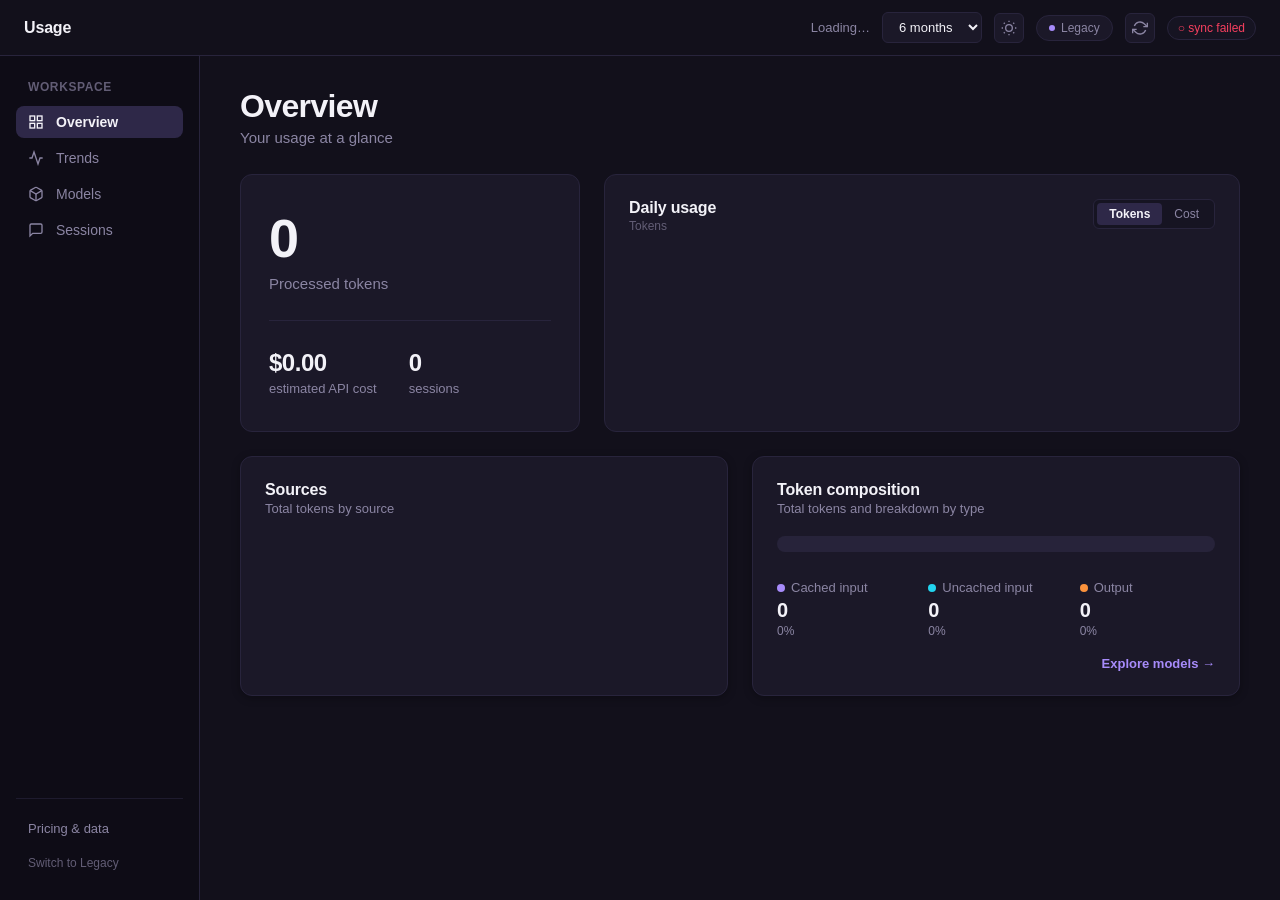
==== commit 02334d9e: "feat(dashboard): add project grouping, session inspector modal, and lazy event loading Implement pro" ====
--- a/index.html
+++ b/index.html
@@ -5,7 +5,7 @@
   <meta name="viewport" content="width=device-width, initial-scale=1" />
   <title>Usage — Token Ledger</title>
   <meta name="description" content="Modern usage monitor for Takomi/Pi, Codex, and Antigravity model usage." />
-  <link rel="stylesheet" href="assets/app.css" />
+  <link rel="stylesheet" href="assets/app.css?v=4.5.1" />
 </head>
 <body data-view="modern">
   <!-- Top Navigation Header -->
@@ -277,7 +277,11 @@
         <div class="sessions-filter-toolbar">
           <div class="search-input-wrap flex-fill">
             <svg class="search-icon" viewBox="0 0 24 24" fill="none" stroke="currentColor" stroke-width="2"><circle cx="11" cy="11" r="8"/><line x1="21" y1="21" x2="16.65" y2="16.65"/></svg>
-            <input type="text" id="sessionsSearchInput" placeholder="Search session, model or file" />
+            <input type="text" id="sessionsSearchInput" placeholder="Search session, project, model or file" />
+          </div>
+          <div class="toggle-pill-group" id="sessionsViewToggle">
+            <button class="toggle-pill active" data-view="sessions" id="viewBtnSessions">Sessions</button>
+            <button class="toggle-pill" data-view="projects" id="viewBtnProjects">Group by Project</button>
           </div>
           <div class="select-wrapper">
             <select id="sessionsSourceSelect">
@@ -292,6 +296,9 @@
             </select>
           </div>
         </div>
+
+        <!-- Project Active Filter Banner -->
+        <div id="sessionsProjectFilterBanner" class="sessions-project-filter-banner" style="display:none"></div>
 
         <!-- Two-column split layout -->
         <div class="sessions-split-layout">
@@ -353,22 +360,77 @@
     </div>
   </div>
 
-  <!-- Session Events Slide-Over Drawer -->
-  <div id="sessionEventsDrawer" class="drawer-backdrop" style="display:none">
-    <div class="drawer-panel">
-      <div class="drawer-header">
-        <div>
-          <h2 class="drawer-title" id="drawerSessionTitle">Session events</h2>
-          <p class="drawer-sub" id="drawerSessionSub">Event-level API call breakdown</p>
-        </div>
-        <button id="closeDrawerBtn" class="close-btn" aria-label="Close drawer">&times;</button>
-      </div>
-      <div class="drawer-body" id="drawerEventsList">
-        <!-- Rendered events table -->
+  <!-- Unified In-Depth Session Inspector Modal -->
+  <div id="sessionDeepModal" class="modal-backdrop" style="display:none">
+    <div class="modal-card session-deep-card">
+      <div class="modal-header">
+        <div class="modal-title-group">
+          <div class="modal-header-top-row">
+            <span class="sess-source-pill" id="deepSessionSource">Source</span>
+            <span class="deep-project-badge" id="deepProjectBadge">Project</span>
+            <div class="deep-session-id-wrap">
+              <code id="deepSessionId">session-id</code>
+              <button class="copy-mini-btn" id="deepCopyIdBtn" title="Copy session ID">Copy</button>
+            </div>
+          </div>
+          <p class="modal-subtitle" id="deepSessionSub">—</p>
+        </div>
+        <button id="closeDeepModalBtn" class="close-btn" aria-label="Close modal">&times;</button>
+      </div>
+
+      <div class="session-deep-body">
+        <!-- Left Pane: Interactive Usage Timeline Graph & Metrics -->
+        <div class="session-deep-left">
+          <div class="modal-metrics-row" id="deepSessionMetrics"></div>
+
+          <div class="deep-chart-header">
+            <div class="deep-chart-title-wrap">
+              <div class="session-activity-header" id="deepChartTitle">API usage curve over session timeline</div>
+              <div class="deep-chart-subtitle">Scrub graph to correlate with ledger</div>
+            </div>
+            <div class="toggle-pill-group" id="deepMetricToggle">
+              <button class="toggle-pill active" data-metric="cost" id="deepMetricBtnCost">Cost</button>
+              <button class="toggle-pill" data-metric="tokens" id="deepMetricBtnTokens">Tokens</button>
+            </div>
+          </div>
+
+          <div class="chart-box tall deep-chart-container" id="deepChartWrap">
+            <svg id="deepChartSvg" class="svg-chart" preserveAspectRatio="none"></svg>
+            <div id="deepChartTooltip" class="chart-tooltip"></div>
+          </div>
+
+          <div class="deep-callout-footer">
+            <span>Hover or drag across graph to scrub ledger, or click ledger rows to track on graph</span>
+          </div>
+        </div>
+
+        <!-- Right Pane: Synchronized API Call Ledger Table -->
+        <div class="session-deep-right">
+          <div class="deep-ledger-header">
+            <span class="session-activity-header">Call Ledger</span>
+            <span class="deep-call-count-badge" id="deepCallCountBadge">0 calls</span>
+          </div>
+          <div class="deep-calls-table-wrap" id="deepCallsTableWrap">
+            <table class="modal-table-wrap deep-table">
+              <thead>
+                <tr>
+                  <th>#</th>
+                  <th>Time</th>
+                  <th>Model</th>
+                  <th>Tokens</th>
+                  <th>Cost</th>
+                </tr>
+              </thead>
+              <tbody id="deepCallsTbody">
+                <!-- Dynamically populated rows -->
+              </tbody>
+            </table>
+          </div>
+        </div>
       </div>
     </div>
   </div>
 
-  <script src="assets/app.js?v=4.0.0"></script>
+  <script src="assets/app.js?v=4.5.1"></script>
 </body>
 </html>
--- a/assets/app.css
+++ b/assets/app.css
@@ -86,14 +86,17 @@
   padding: 0;
 }
 
+html, body {
+  height: 100%;
+  overflow: hidden;
+}
+
 body {
   font-family: var(--font-sans);
   background-color: var(--bg-app);
   color: var(--text-main);
-  min-height: 100vh;
-  display: flex;
-  flex-direction: column;
-  overflow-x: hidden;
+  display: flex;
+  flex-direction: column;
   -webkit-font-smoothing: antialiased;
 }
 
@@ -105,6 +108,7 @@
 /* ─── Header ─── */
 .app-header {
   height: 56px;
+  flex-shrink: 0;
   background-color: var(--bg-header);
   border-bottom: 1px solid var(--border-card);
   display: flex;
@@ -215,7 +219,8 @@
 .app-layout {
   display: flex;
   flex: 1;
-  min-height: calc(100vh - 56px);
+  height: calc(100vh - 56px);
+  overflow: hidden;
 }
 
 .app-sidebar {
@@ -227,6 +232,8 @@
   justify-content: space-between;
   padding: 24px 16px;
   flex-shrink: 0;
+  height: 100%;
+  overflow-y: auto;
 }
 
 .sidebar-heading {
@@ -315,18 +322,21 @@
 /* ─── Main Content Area ─── */
 .app-main {
   flex: 1;
-  padding: 36px 48px;
-  max-width: 1380px;
+  height: 100%;
+  overflow-y: auto;
+  padding: 32px 40px;
+  max-width: 1400px;
   margin: 0 auto;
   width: 100%;
+  min-width: 0;
 }
 
 .view-pane {
-  display: none;
+  display: none !important;
 }
 
 .view-pane.active {
-  display: block;
+  display: block !important;
 }
 
 .pane-header {
@@ -973,93 +983,304 @@
   margin-top: 16px;
 }
 
-/* ─── Sessions Tab Layout ─── */
+/* ─── Sleek Custom Scrollbars (Universal Non-Native Styling) ─── */
+* {
+  scrollbar-width: thin;
+  scrollbar-color: var(--border-card) transparent;
+}
+
+::-webkit-scrollbar {
+  width: 6px;
+  height: 6px;
+}
+
+::-webkit-scrollbar-track {
+  background: transparent;
+}
+
+::-webkit-scrollbar-thumb {
+  background: var(--border-card);
+  border-radius: 9999px;
+  transition: background 0.15s ease;
+}
+
+::-webkit-scrollbar-thumb:hover {
+  background: var(--text-dim);
+}
+
+::-webkit-scrollbar-corner {
+  background: transparent;
+}
+
+/* ─── Sessions Tab Pinned Layout ─── */
+#pane-sessions {
+  height: 100%;
+  flex-direction: column;
+  overflow: hidden;
+}
+
+#pane-sessions.active {
+  display: flex !important;
+}
+
 .sessions-filter-toolbar {
   display: flex;
+  align-items: center;
   gap: 12px;
-  margin-bottom: 24px;
+  margin-bottom: 20px;
+  flex-shrink: 0;
+  flex-wrap: wrap;
 }
 
 .flex-fill {
   flex: 1;
+  min-width: 200px;
 }
 
 .sessions-split-layout {
   display: grid;
-  grid-template-columns: 1fr 400px;
+  grid-template-columns: 1fr 420px;
   gap: 24px;
-  align-items: start;
+  flex: 1;
+  min-height: 0;
+  overflow: hidden;
 }
 
 .sessions-list-panel {
   display: flex;
   flex-direction: column;
   gap: 8px;
-  max-height: 750px;
+  height: 100%;
   overflow-y: auto;
-  padding-right: 6px;
-}
-
+  padding-right: 4px;
+}
+
+/* Individual Session Card */
 .session-card-item {
   background-color: var(--bg-card);
   border: 1px solid var(--border-card);
   border-radius: 10px;
   padding: 14px 18px;
-  display: grid;
-  grid-template-columns: 1.4fr 1fr 1fr 1fr 20px;
-  align-items: center;
+  display: flex;
+  align-items: center;
+  justify-content: space-between;
+  gap: 16px;
   cursor: pointer;
   transition: all 0.15s;
 }
 
 .session-card-item:hover {
   background-color: var(--bg-hover);
+  border-color: var(--border-subtle);
 }
 
 .session-card-item.selected {
   background-color: var(--bg-active);
-  border-color: var(--border-focus);
-}
-
-.sess-id-col .sess-id {
+  border-color: var(--accent-purple);
+  box-shadow: 0 0 0 1px var(--accent-purple);
+}
+
+.sess-main-col {
+  display: flex;
+  flex-direction: column;
+  gap: 4px;
+  min-width: 0;
+  flex: 1;
+}
+
+.sess-project-row {
+  display: flex;
+  align-items: center;
+  gap: 8px;
+  min-width: 0;
+}
+
+.sess-folder-icon {
+  width: 15px;
+  height: 15px;
+  color: var(--accent-purple);
+  flex-shrink: 0;
+}
+
+.sess-project-name {
+  font-size: 14px;
+  font-weight: 600;
+  color: var(--text-main);
+  white-space: nowrap;
+  overflow: hidden;
+  text-overflow: ellipsis;
+}
+
+.sess-meta-row {
+  display: flex;
+  align-items: center;
+  gap: 8px;
+  font-size: 12px;
+  color: var(--text-muted);
+}
+
+.sess-id {
   font-family: var(--font-mono);
-  font-size: 13px;
-  font-weight: 600;
-}
-
-.sess-id-col .sess-date {
-  font-size: 12px;
-  color: var(--text-muted);
-  margin-top: 2px;
-}
-
-.sess-source-col {
-  font-size: 13px;
+  font-size: 11px;
+  color: var(--text-dim);
+}
+
+.sess-source-pill {
+  font-size: 11px;
+  padding: 1px 7px;
+  border-radius: 10px;
+  background-color: var(--bg-card-subtle);
+  border: 1px solid var(--border-subtle);
+  color: var(--text-muted);
   font-weight: 500;
-}
-
-.sess-cost-col {
-  font-size: 14px;
+  white-space: nowrap;
+}
+
+.sess-right-col {
+  display: flex;
+  flex-direction: column;
+  align-items: flex-end;
+  gap: 2px;
+  flex-shrink: 0;
+}
+
+.sess-cost-val {
+  font-size: 15px;
   font-weight: 700;
   font-variant-numeric: tabular-nums;
-}
-
-.sess-tokens-col {
-  font-size: 13px;
+  color: var(--text-main);
+}
+
+.sess-tokens-val {
+  font-size: 12px;
   color: var(--text-muted);
   font-variant-numeric: tabular-nums;
 }
 
-.sess-arrow-col {
+/* Project Grouped Card */
+.project-card-item {
+  background-color: var(--bg-card);
+  border: 1px solid var(--border-card);
+  border-radius: 10px;
+  padding: 16px 20px;
+  display: flex;
+  align-items: center;
+  justify-content: space-between;
+  gap: 16px;
+  cursor: pointer;
+  transition: all 0.15s;
+}
+
+.project-card-item:hover {
+  background-color: var(--bg-hover);
+  border-color: var(--border-subtle);
+}
+
+.project-card-item.selected {
+  background-color: var(--bg-active);
+  border-color: var(--accent-purple);
+  box-shadow: 0 0 0 1px var(--accent-purple);
+}
+
+.proj-title-row {
+  display: flex;
+  align-items: center;
+  gap: 8px;
+  margin-bottom: 4px;
+}
+
+.proj-title {
+  font-size: 15px;
+  font-weight: 600;
+  color: var(--text-main);
+}
+
+.proj-dir {
+  font-size: 12px;
   color: var(--text-dim);
-  font-size: 14px;
+  font-family: var(--font-mono);
+  white-space: nowrap;
+  overflow: hidden;
+  text-overflow: ellipsis;
+  max-width: 420px;
+}
+
+.proj-sessions-count {
+  font-size: 11px;
+  padding: 2px 8px;
+  border-radius: 10px;
+  background-color: var(--bg-card-subtle);
+  border: 1px solid var(--border-subtle);
+  color: var(--text-muted);
+  font-weight: 500;
 }
 
 /* Session Detail Inspector */
 .session-detail-inspector {
   padding: 24px;
-  position: sticky;
-  top: 80px;
+  border-radius: 12px;
+  background-color: var(--bg-card);
+  border: 1px solid var(--border-card);
+  height: 100%;
+  overflow-y: auto;
+  position: static;
+  display: flex;
+  flex-direction: column;
+}
+
+.inspector-project-banner {
+  background-color: var(--bg-card-subtle);
+  border: 1px solid var(--border-subtle);
+  border-radius: 8px;
+  padding: 12px 14px;
+  margin-bottom: 20px;
+}
+
+.inspector-project-header {
+  display: flex;
+  align-items: center;
+  justify-content: space-between;
+  margin-bottom: 4px;
+}
+
+.inspector-project-title {
+  font-size: 14px;
+  font-weight: 600;
+  color: var(--text-main);
+  display: flex;
+  align-items: center;
+  gap: 8px;
+  overflow: hidden;
+  text-overflow: ellipsis;
+  white-space: nowrap;
+}
+
+.inspector-project-path {
+  font-size: 12px;
+  font-family: var(--font-mono);
+  color: var(--text-muted);
+  word-break: break-all;
+}
+
+.copy-mini-btn {
+  background: transparent;
+  border: 1px solid var(--border-card);
+  color: var(--text-muted);
+  cursor: pointer;
+  padding: 3px 8px;
+  border-radius: 4px;
+  font-size: 11px;
+  display: inline-flex;
+  align-items: center;
+  gap: 4px;
+  transition: all 0.15s;
+  flex-shrink: 0;
+}
+
+.copy-mini-btn:hover {
+  background-color: var(--bg-hover);
+  color: var(--text-main);
+  border-color: var(--text-dim);
 }
 
 .inspector-cost-val {
@@ -1076,7 +1297,7 @@
 
 .inspector-meta-grid {
   display: grid;
-  grid-template-columns: 100px 1fr;
+  grid-template-columns: 110px 1fr;
   row-gap: 10px;
   margin: 20px 0;
   font-size: 13px;
@@ -1112,11 +1333,38 @@
   margin-top: 2px;
 }
 
+.inspector-activity-header-row {
+  display: flex;
+  align-items: center;
+  justify-content: space-between;
+  margin-top: 8px;
+  margin-bottom: 8px;
+}
+
 .session-activity-header {
   font-size: 13px;
   font-weight: 600;
   color: var(--text-muted);
-  margin-bottom: 8px;
+}
+
+.expand-chart-btn {
+  background: transparent;
+  border: 1px solid var(--border-card);
+  border-radius: 6px;
+  color: var(--text-muted);
+  font-size: 12px;
+  padding: 3px 8px;
+  cursor: pointer;
+  display: inline-flex;
+  align-items: center;
+  gap: 4px;
+  transition: all 0.15s;
+}
+
+.expand-chart-btn:hover {
+  background-color: var(--bg-hover);
+  color: var(--text-main);
+  border-color: var(--text-dim);
 }
 
 .session-activity-box {
@@ -1126,6 +1374,7 @@
   border-radius: 6px;
   overflow: hidden;
   margin-bottom: 16px;
+  position: relative;
 }
 
 .view-events-btn {
@@ -1169,9 +1418,234 @@
   word-break: break-all;
 }
 
+/* ─── Expandable Chart Modal ─── */
+.wide-modal {
+  max-width: 960px;
+  width: 92%;
+}
+
+.modal-metrics-row {
+  display: grid;
+  grid-template-columns: repeat(4, 1fr);
+  gap: 12px;
+  margin-bottom: 16px;
+}
+
+.modal-metric-card {
+  background-color: var(--bg-card-subtle);
+  border: 1px solid var(--border-card);
+  border-radius: 8px;
+  padding: 12px 16px;
+}
+
+.modal-metric-label {
+  font-size: 12px;
+  color: var(--text-muted);
+  margin-bottom: 4px;
+}
+
+.modal-metric-val {
+  font-size: 20px;
+  font-weight: 700;
+  color: var(--text-main);
+  font-variant-numeric: tabular-nums;
+}
+
+/* ─── Project Inspector Redesign ─── */
+.project-inspector-wrap {
+  display: flex;
+  flex-direction: column;
+  height: 100%;
+  min-height: 0;
+  gap: 14px;
+}
+
+.project-inspector-top {
+  flex-shrink: 0;
+  display: flex;
+  flex-direction: column;
+  gap: 12px;
+}
+
+.inspector-kpi-grid {
+  display: grid;
+  grid-template-columns: repeat(4, 1fr);
+  gap: 8px;
+}
+
+.inspector-kpi-card {
+  background-color: var(--bg-card-subtle);
+  border: 1px solid var(--border-subtle);
+  border-radius: 8px;
+  padding: 8px 12px;
+}
+
+.inspector-kpi-label {
+  font-size: 11px;
+  color: var(--text-muted);
+  margin-bottom: 2px;
+}
+
+.inspector-kpi-val {
+  font-size: 15px;
+  font-weight: 700;
+  color: var(--text-main);
+  font-variant-numeric: tabular-nums;
+  white-space: nowrap;
+}
+
+.project-sessions-box {
+  flex: 1;
+  min-height: 0;
+  display: flex;
+  flex-direction: column;
+  background-color: var(--bg-card-subtle);
+  border: 1px solid var(--border-card);
+  border-radius: 10px;
+  overflow: hidden;
+}
+
+.project-sessions-box-header {
+  display: flex;
+  align-items: center;
+  justify-content: space-between;
+  padding: 10px 14px;
+  background-color: var(--bg-card);
+  border-bottom: 1px solid var(--border-card);
+  flex-shrink: 0;
+  gap: 8px;
+}
+
+.project-sessions-filter-input {
+  background: var(--bg-card-subtle);
+  border: 1px solid var(--border-card);
+  border-radius: 6px;
+  padding: 4px 10px;
+  font-size: 12px;
+  color: var(--text-main);
+  outline: none;
+  width: 140px;
+  transition: all 0.15s;
+}
+
+.project-sessions-filter-input:focus {
+  border-color: var(--accent-purple);
+  width: 175px;
+}
+
+.project-filter-pill-btn {
+  background: var(--accent-purple-dim);
+  border: 1px solid rgba(167, 139, 250, 0.3);
+  color: var(--accent-purple);
+  font-size: 11px;
+  font-weight: 600;
+  padding: 4px 10px;
+  border-radius: 6px;
+  cursor: pointer;
+  display: inline-flex;
+  align-items: center;
+  gap: 4px;
+  transition: all 0.15s;
+  white-space: nowrap;
+}
+
+.project-filter-pill-btn:hover {
+  background-color: rgba(167, 139, 250, 0.2);
+  border-color: var(--accent-purple);
+}
+
+.project-sessions-scroll-list {
+  flex: 1;
+  min-height: 0;
+  overflow-y: auto;
+  padding: 8px 10px;
+  display: flex;
+  flex-direction: column;
+  gap: 6px;
+}
+
+.project-session-card {
+  background-color: var(--bg-card);
+  border: 1px solid var(--border-subtle);
+  border-radius: 8px;
+  padding: 10px 14px;
+  display: flex;
+  align-items: center;
+  justify-content: space-between;
+  gap: 12px;
+  cursor: pointer;
+  transition: all 0.12s ease;
+}
+
+.project-session-card:hover {
+  background-color: var(--bg-hover);
+  border-color: var(--border-card);
+}
+
+.project-session-card.selected {
+  border-color: var(--accent-purple);
+  background-color: var(--bg-active);
+  box-shadow: 0 0 0 1px var(--accent-purple);
+}
+
+/* ─── Sessions View Active Filter Banner ─── */
+.sessions-project-filter-banner {
+  display: flex;
+  align-items: center;
+  justify-content: space-between;
+  background-color: var(--accent-purple-dim);
+  border: 1px solid rgba(167, 139, 250, 0.3);
+  border-radius: 8px;
+  padding: 8px 14px;
+  margin-bottom: 12px;
+  font-size: 12px;
+  color: var(--text-main);
+}
+
+.sessions-project-filter-banner .filter-actions {
+  display: flex;
+  align-items: center;
+  gap: 8px;
+}
+
+.sessions-project-filter-banner .filter-btn {
+  background: transparent;
+  border: 1px solid var(--border-card);
+  color: var(--text-main);
+  cursor: pointer;
+  font-size: 11px;
+  font-weight: 500;
+  display: inline-flex;
+  align-items: center;
+  gap: 4px;
+  padding: 3px 8px;
+  border-radius: 5px;
+  transition: all 0.15s;
+}
+
+.sessions-project-filter-banner .filter-btn:hover {
+  background-color: rgba(255, 255, 255, 0.1);
+  border-color: var(--text-dim);
+}
+
+/* ─── Infinite Scroll / Load More Footer ─── */
+.sessions-load-footer {
+  display: flex;
+  align-items: center;
+  justify-content: space-between;
+  padding: 14px 16px;
+  margin-top: 8px;
+  background-color: var(--bg-card-subtle);
+  border: 1px solid var(--border-card);
+  border-radius: 8px;
+  font-size: 12px;
+  color: var(--text-muted);
+}
+
 .file-pricing-content.open {
   display: block;
 }
+
 
 /* ─── Modals & Drawers ─── */
 .modal-backdrop, .drawer-backdrop {
@@ -1384,8 +1858,202 @@
 
 
 
+/* ─── Unified In-Depth Session Inspector Modal ─── */
+.session-deep-card {
+  width: 95vw;
+  max-width: 1320px;
+  height: 88vh;
+  max-height: 880px;
+  display: flex;
+  flex-direction: column;
+  overflow: hidden;
+  padding: 0;
+  border-radius: 14px;
+}
+
+.session-deep-card .modal-header {
+  padding: 16px 24px;
+  border-bottom: 1px solid var(--border-card);
+  display: flex;
+  align-items: center;
+  justify-content: space-between;
+  flex-shrink: 0;
+}
+
+.modal-header-top-row {
+  display: flex;
+  align-items: center;
+  gap: 10px;
+  flex-wrap: wrap;
+  margin-bottom: 4px;
+}
+
+.deep-project-badge {
+  font-size: 12px;
+  font-weight: 600;
+  padding: 2px 8px;
+  border-radius: 6px;
+  background-color: var(--accent-purple-dim);
+  color: var(--accent-purple);
+  border: 1px solid rgba(167, 139, 250, 0.25);
+}
+
+.deep-session-id-wrap {
+  display: inline-flex;
+  align-items: center;
+  gap: 6px;
+  font-family: var(--font-mono);
+  font-size: 12px;
+  color: var(--text-muted);
+}
+
+.session-deep-body {
+  display: grid;
+  grid-template-columns: 1.15fr 0.85fr;
+  gap: 20px;
+  padding: 20px 24px;
+  flex: 1;
+  min-height: 0;
+  overflow: hidden;
+}
+
+.session-deep-left {
+  display: flex;
+  flex-direction: column;
+  height: 100%;
+  min-height: 0;
+  gap: 14px;
+  overflow: hidden;
+}
+
+.session-deep-left .modal-metrics-row {
+  margin-bottom: 0;
+  flex-shrink: 0;
+}
+
+.deep-chart-header {
+  display: flex;
+  align-items: center;
+  justify-content: space-between;
+  flex-shrink: 0;
+}
+
+.deep-chart-title-wrap {
+  display: flex;
+  flex-direction: column;
+  gap: 2px;
+}
+
+.deep-chart-subtitle {
+  font-size: 11px;
+  color: var(--text-muted);
+}
+
+.deep-chart-container {
+  flex: 1;
+  min-height: 250px;
+  height: 100%;
+  position: relative;
+  background-color: var(--bg-card-subtle);
+  border: 1px solid var(--border-card);
+  border-radius: 10px;
+  padding: 12px;
+  overflow: hidden;
+}
+
+.deep-callout-footer {
+  font-size: 11px;
+  color: var(--text-dim);
+  text-align: center;
+  flex-shrink: 0;
+}
+
+.session-deep-right {
+  display: flex;
+  flex-direction: column;
+  height: 100%;
+  min-height: 0;
+  background-color: var(--bg-card-subtle);
+  border: 1px solid var(--border-card);
+  border-radius: 10px;
+  overflow: hidden;
+}
+
+.deep-ledger-header {
+  display: flex;
+  align-items: center;
+  justify-content: space-between;
+  padding: 12px 16px;
+  border-bottom: 1px solid var(--border-card);
+  flex-shrink: 0;
+  background-color: var(--bg-card);
+}
+
+.deep-call-count-badge {
+  font-size: 11px;
+  padding: 2px 8px;
+  border-radius: 10px;
+  background-color: var(--bg-card-subtle);
+  border: 1px solid var(--border-subtle);
+  color: var(--text-muted);
+  font-weight: 500;
+}
+
+.deep-calls-table-wrap {
+  flex: 1;
+  min-height: 0;
+  overflow-y: auto;
+}
+
+.deep-table {
+  width: 100%;
+  border-collapse: collapse;
+  font-size: 12px;
+}
+
+.deep-table th {
+  position: sticky;
+  top: 0;
+  background-color: var(--bg-card);
+  z-index: 2;
+  padding: 10px 12px;
+}
+
+.deep-call-row {
+  cursor: pointer;
+  transition: all 0.12s ease;
+}
+
+.deep-call-row td {
+  padding: 8px 12px;
+  border-bottom: 1px solid var(--border-subtle);
+}
+
+.deep-call-row:hover {
+  background-color: var(--bg-hover);
+}
+
+.deep-call-row.active-row {
+  background-color: var(--bg-active) !important;
+  color: var(--text-main);
+  box-shadow: inset 3px 0 0 var(--accent-purple);
+}
+
+.deep-call-row.active-row code {
+  color: var(--accent-purple);
+  font-weight: 700;
+}
+
 /* ─── Responsive Media Queries ─── */
 @media (max-width: 1024px) {
+  .session-deep-body {
+    grid-template-columns: 1fr;
+    overflow-y: auto;
+  }
+  .session-deep-card {
+    height: 94vh;
+  }
+
   .overview-hero-grid,
   .overview-bottom-grid,
   .trends-bottom-grid,
